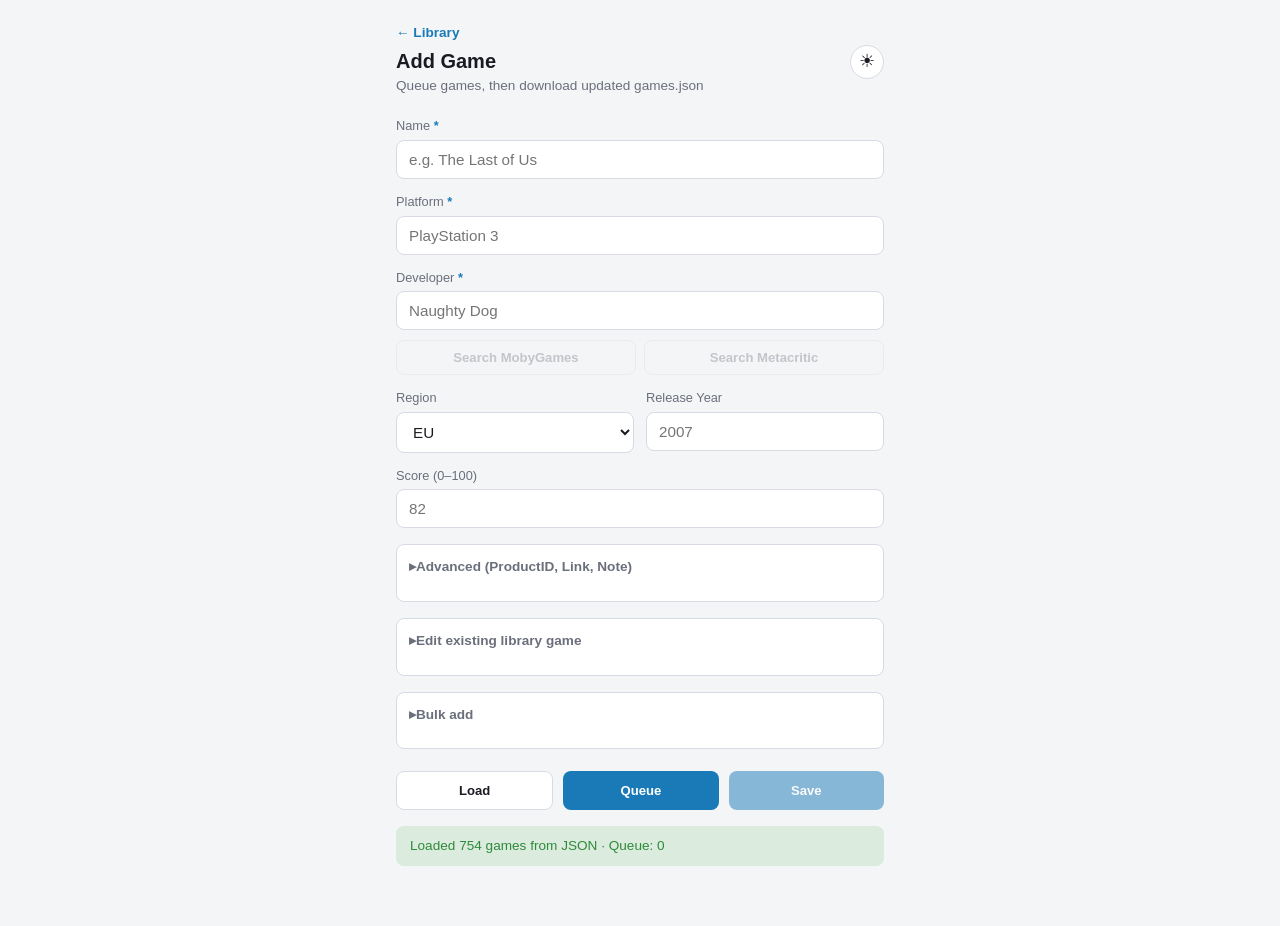
==== add-game.html @ d1187f7c "Add files via upload" ====
<!DOCTYPE html>
<html lang="en">
<head>
  <meta charset="UTF-8" />
  <meta name="viewport" content="width=device-width, initial-scale=1.0" />
  <meta name="theme-color" content="#0f0f13" />
  <title>Add Game – wierucha's Games Library</title>
  <link rel="icon" href="favicon.svg" type="image/svg+xml" />
  <style>
    :root {
      --bg: #0f0f13;
      --surface: #1a1a22;
      --surface-hover: #24242e;
      --border: #2a2a36;
      --text: #f0f0f5;
      --muted: #9a9aab;
      --accent: #66c0f4;
      --ok: #4caf50;
      --err: #e74c3c;
      --header-bg: rgba(15, 15, 19, 0.92);
    }
    [data-theme="light"] {
      --bg: #f4f5f7;
      --surface: #ffffff;
      --surface-hover: #eef0f4;
      --border: #d8dbe3;
      --text: #1a1a22;
      --muted: #6b6f7c;
      --accent: #1a7ab8;
      --ok: #2e8b3a;
      --err: #c0392b;
      --header-bg: rgba(244, 245, 247, 0.92);
    }
    * { box-sizing: border-box; margin: 0; padding: 0; }
    body {
      font-family: -apple-system, BlinkMacSystemFont, 'Segoe UI', Roboto, sans-serif;
      background: var(--bg);
      color: var(--text);
      line-height: 1.45;
      padding: 20px 16px 60px;
      max-width: 520px;
      margin: 0 auto;
    }
    body, input, select, textarea, button, .drop-zone, details.advanced, .status, .queue-item, .lib-result {
      transition: background-color 0.25s ease, color 0.25s ease, border-color 0.25s ease;
    }
    .top-bar {
      display: flex;
      align-items: center;
      justify-content: space-between;
      gap: 12px;
      margin-bottom: 6px;
    }
    h1 { font-size: 1.25rem; }
    .theme-btn {
      width: 34px;
      height: 34px;
      border-radius: 50%;
      border: 1px solid var(--border);
      background: var(--surface);
      color: var(--text);
      font-size: 1.1rem;
      font-weight: 400;
      line-height: 1;
      cursor: pointer;
      flex-shrink: 0;
      display: flex;
      align-items: center;
      justify-content: center;
      padding: 0;
      transition: background-color 0.25s ease, color 0.25s ease, border-color 0.25s ease, transform 0.15s ease;
      -webkit-tap-highlight-color: transparent;
    }
    .theme-btn:hover {
      background: var(--surface-hover);
    }
    .theme-btn:active {
      transform: scale(0.92);
    }
    .sub { color: var(--muted); font-size: 0.85rem; margin-bottom: 8px; }
    .lib-stats {
      font-size: 0.8rem;
      color: var(--muted);
      background: var(--surface);
      border: 1px solid var(--border);
      padding: 6px 12px;
      border-radius: 20px;
      display: inline-block;
      margin-bottom: 18px;
    }
    label {
      display: block;
      font-size: 0.8rem;
      color: var(--muted);
      margin-bottom: 4px;
      margin-top: 14px;
    }
    label .req { color: var(--accent); font-weight: 600; }
    input, select, textarea {
      width: 100%;
      padding: 10px 12px;
      background: var(--surface);
      border: 1px solid var(--border);
      border-radius: 8px;
      color: var(--text);
      font-size: 0.95rem;
      font-family: inherit;
    }
    input:focus, select:focus, textarea:focus {
      outline: none;
      border-color: var(--accent);
    }
    input.invalid, select.invalid {
      border-color: var(--err);
    }
    textarea { resize: vertical; min-height: 60px; }
    .row { display: flex; gap: 12px; }
    .row > * { flex: 1; min-width: 0; }
    .btn-row {
      display: flex;
      gap: 10px;
      margin-top: 22px;
      flex-wrap: wrap;
    }
    .btn-row-main {
      flex-wrap: nowrap;
    }
    .btn-row-main button {
      flex: 1;
      min-width: 0;
      padding: 11px 10px;
      font-size: 0.82rem;
      white-space: nowrap;
    }
    .search-btns {
      display: flex;
      gap: 8px;
      margin-top: 10px;
    }
    .search-btns button {
      flex: 1;
      padding: 9px 12px;
      font-size: 0.82rem;
      background: transparent;
      color: var(--accent);
      border: 1px solid var(--accent);
      border-radius: 8px;
      font-weight: 600;
      cursor: pointer;
    }
    .search-btns button:disabled {
      opacity: 0.35;
      cursor: not-allowed;
      color: var(--muted);
      border-color: var(--border);
    }
    button {
      padding: 11px 18px;
      border-radius: 8px;
      border: none;
      font-size: 0.9rem;
      font-weight: 600;
      cursor: pointer;
      font-family: inherit;
    }
    .btn-primary { background: var(--accent); color: #0f0f13; }
    [data-theme="light"] .btn-primary { color: #fff; }
    .btn-secondary {
      background: var(--surface);
      color: var(--text);
      border: 1px solid var(--border);
    }
    .btn-primary:disabled, .btn-secondary:disabled {
      opacity: 0.5;
      cursor: not-allowed;
    }
    .btn-ghost {
      background: transparent;
      color: var(--muted);
      border: 1px solid var(--border);
      font-size: 0.8rem;
      padding: 8px 12px;
    }
    .status {
      margin-top: 16px;
      padding: 10px 14px;
      border-radius: 8px;
      font-size: 0.85rem;
      display: none;
    }
    .status.ok { display: block; background: rgba(76,175,80,0.15); color: var(--ok); }
    .status.err { display: block; background: rgba(231,76,60,0.15); color: var(--err); }
    .status.info { display: block; background: rgba(102,192,244,0.12); color: var(--accent); }
    .status.warn { display: block; background: rgba(255,193,7,0.15); color: #c49200; }
    .queue {
      margin-top: 28px;
      border-top: 1px solid var(--border);
      padding-top: 20px;
    }
    .queue h2 { font-size: 0.95rem; margin-bottom: 10px; }
    .queue-item {
      display: flex;
      justify-content: space-between;
      align-items: center;
      gap: 8px;
      padding: 10px 0;
      border-bottom: 1px solid var(--border);
      font-size: 0.9rem;
    }
    .queue-item .actions { display: flex; gap: 6px; flex-shrink: 0; }
    .queue-item .actions button {
      padding: 4px 10px;
      font-size: 0.75rem;
      background: transparent;
      border-radius: 6px;
    }
    .queue-item .actions .edit-btn {
      color: var(--accent);
      border: 1px solid var(--accent);
    }
    .queue-item .actions .rm-btn {
      color: var(--err);
      border: 1px solid var(--err);
    }
    .hint { font-size: 0.75rem; color: var(--muted); margin-top: 3px; }
    #regionCustom { display: none; margin-top: 8px; }
    .preview {
      font-size: 0.8rem;
      color: var(--muted);
      margin-top: 6px;
    }
    .preview strong { color: var(--text); }
    details.advanced {
      margin-top: 16px;
      border: 1px solid var(--border);
      border-radius: 8px;
      padding: 0 12px 12px;
      background: var(--surface);
    }
    details.advanced summary {
      cursor: pointer;
      padding: 12px 0;
      font-size: 0.85rem;
      font-weight: 600;
      color: var(--muted);
      list-style: none;
    }
    details.advanced summary::-webkit-details-marker { display: none; }
    details.advanced summary::before {
      content: "▸ ";
      display: inline-block;
      transition: transform 0.15s;
    }
    details.advanced[open] summary::before { transform: rotate(90deg); }
    details.advanced label:first-of-type { margin-top: 4px; }
    .quick-parse {
      margin-bottom: 18px;
      padding: 12px;
      border: 1px dashed var(--border);
      border-radius: 8px;
      background: var(--surface);
    }
    .quick-parse label { margin-top: 0; }
    .quick-parse .btn-row { margin-top: 10px; }
  
    .back-link {
      display: inline-block;
      font-size: 0.85rem;
      color: var(--accent);
      text-decoration: none;
      margin-bottom: 4px;
      font-weight: 600;
    }
    .back-link:hover { text-decoration: underline; }
    .queue-actions { display: flex; gap: 6px; align-items: center; }
    .queue-header {
      display: flex;
      align-items: center;
      justify-content: space-between;
      gap: 12px;
      margin-bottom: 10px;
    }
    .queue-header h2 { margin-bottom: 0; }
    .drop-zone {
      position: relative;
      border: 1px dashed var(--border);
      border-radius: 8px;
      padding: 20px 12px;
      text-align: center;
      color: var(--muted);
      font-size: 0.85rem;
      background: var(--bg);
      cursor: pointer;
    }
    .drop-zone.dragover {
      border-color: var(--accent);
      color: var(--accent);
      background: rgba(102,192,244,0.08);
    }
    .drop-zone input[type="file"] {
      position: absolute;
      inset: 0;
      opacity: 0;
      cursor: pointer;
    }
    .lib-results {
      margin-top: 8px;
      max-height: 180px;
      overflow-y: auto;
      border-radius: 8px;
    }
    .lib-result {
      display: block;
      width: 100%;
      text-align: left;
      padding: 8px 10px;
      border: none;
      border-bottom: 1px solid var(--border);
      background: var(--surface);
      color: var(--text);
      font-size: 0.85rem;
      cursor: pointer;
    }
    .lib-result:hover { background: var(--surface-hover); }
    .lib-result small { color: var(--muted); }
    .btn-ghost {
      background: transparent;
      color: var(--muted);
      border: 1px solid var(--border);
      font-size: 0.8rem;
      padding: 8px 12px;
      border-radius: 8px;
      cursor: pointer;
      font-weight: 600;
    }

  
    .toast-host {
      position: fixed;
      left: 50%;
      bottom: 24px;
      transform: translateX(-50%);
      z-index: 100;
      display: flex;
      flex-direction: column;
      gap: 8px;
      width: min(420px, calc(100% - 24px));
      pointer-events: none;
    }
    .toast {
      padding: 10px 14px;
      border-radius: 10px;
      font-size: 0.85rem;
      font-weight: 500;
      box-shadow: 0 8px 24px rgba(0,0,0,0.25);
      opacity: 0;
      transform: translateY(8px);
      transition: opacity 0.2s ease, transform 0.2s ease;
    }
    .toast.show {
      opacity: 1;
      transform: translateY(0);
    }
    .toast.ok { background: #1e3a24; color: #9be29b; }
    .toast.err { background: #3a1e1e; color: #f0a0a0; }
    .toast.info { background: #1a2a3a; color: #9ec9f0; }
    .toast.warn { background: #3a3218; color: #f0d78c; }
    [data-theme="light"] .toast.ok { background: #e5f5e8; color: #1d6b2c; }
    [data-theme="light"] .toast.err { background: #fdecea; color: #a12828; }
    [data-theme="light"] .toast.info { background: #e8f2fb; color: #155a8a; }
    [data-theme="light"] .toast.warn { background: #fff6e0; color: #8a6a00; }
  </style>
</head>
<body>
  <div class="top-bar">
    <div>
      <a href="index.html" class="back-link">← Library</a>
      <h1>Add Game</h1>
      <p class="sub">Queue games, then download updated games.json</p>
    </div>
    <button type="button" id="themeToggle" class="theme-btn" aria-label="Toggle theme" title="Toggle theme">☾</button>
  </div>

  <form id="form">
    <label for="name">Name <span class="req">*</span></label>
    <input id="name" required placeholder="e.g. The Last of Us" />

    <label for="platform">Platform <span class="req">*</span></label>
    <input id="platform" list="platformList" required placeholder="PlayStation 3" />
    <datalist id="platformList"></datalist>

    <label for="developer">Developer <span class="req">*</span></label>
    <input id="developer" required placeholder="Naughty Dog" />

    <div class="search-btns">
      <button type="button" id="mobyBtn" disabled>Search MobyGames</button>
      <button type="button" id="metaBtn" disabled>Search Metacritic</button>
    </div>

    <div class="row">
      <div>
        <label for="regionSelect">Region</label>
        <select id="regionSelect">
          <option value="EU">EU</option>
          <option value="NA">NA</option>
          <option value="JP">JP</option>
          <option value="ASIA">ASIA</option>
          <option value="WW">WW</option>
          <option value="__custom">Other (write in)…</option>
        </select>
        <input id="regionCustom" placeholder="e.g. DE, FR, UK, PAL…" />
      </div>
      <div>
        <label for="year">Release Year</label>
        <input id="year" type="text" inputmode="numeric" pattern="[0-9]*" maxlength="4" placeholder="2007" autocomplete="off" />
      </div>
    </div>

    <label for="score">Score (0–100)</label>
    <input id="score" type="text" inputmode="decimal" pattern="[0-9.]*%?" maxlength="6" placeholder="82" autocomplete="off" />
    <p class="preview" id="scorePreview"></p>

    <details class="advanced">
      <summary>Advanced (ProductID, Link, Note)</summary>
      <label for="productId">ProductID / Serial</label>
      <input id="productId" placeholder="BCES-00006" />
      <p class="hint">PlayStation serials auto-set region (SLES→EU, SLUS→NA, SLPS→JP…)</p>

      <label for="link">Link (MobyGames / Steam / etc.)</label>
      <input id="link" type="url" placeholder="https://www.mobygames.com/game/..." />

      <label for="note">Note</label>
      <input id="note" placeholder="CIB, missing manual…" />
    </details>

    <details class="advanced">
      <summary>Edit existing library game</summary>
      <label for="libSearch">Search loaded library</label>
      <input id="libSearch" placeholder="Type a game name…" autocomplete="off" />
      <div id="libResults" class="lib-results"></div>
      <p class="hint">Pick a game to load it into the form, edit, then submit to update the library</p>
    </details>

    <details class="advanced">
      <summary>Bulk add</summary>
      <label for="parseLine">From line</label>
      <input id="parseLine" placeholder="Name | Platform | Serial | URL" />
      <p class="hint">Pipe-separated — fills the form so you can review</p>
      <div class="btn-row" style="margin-top:10px">
        <button type="button" id="parseBtn" class="btn-secondary">Parse into form</button>
      </div>

      <label style="margin-top:16px">From CSV / Excel</label>
      <div id="dropZone" class="drop-zone">
        <input id="importFile" type="file" accept=".csv,.xlsx,.xls,text/csv,application/vnd.openxmlformats-officedocument.spreadsheetml.sheet" />
        <p>Drop a file here or click to browse</p>
      </div>
      <p class="hint">Columns: Name, Platform, Developer (required). Optional: Region, Release Year, Score, Link, ProductID, Note</p>
      <div class="btn-row" style="margin-top:10px">
        <button type="button" id="importBtn" class="btn-secondary">Import file into queue</button>
        <button type="button" id="templateBtn" class="btn-ghost">CSV template</button>
      </div>
    </details>

    <div class="btn-row btn-row-main">
      <button type="button" id="loadBtn" class="btn-secondary">Load</button>
      <button type="submit" class="btn-primary" id="submitBtn">Queue</button>
      <button type="button" id="downloadBtn" class="btn-primary" disabled>Save</button>
    </div>
  </form>

  <div id="status" class="status"></div>
  <div class="toast-host" id="toastHost"></div>

  <div class="queue" id="queueSection" hidden>
    <div class="queue-header">
      <h2>Queued games (<span id="queueCount">0</span>)</h2>
      <div class="queue-actions">
        <button type="button" id="undoBtn" class="btn-ghost" disabled title="Undo last queue change">Undo</button>
        <button type="button" id="clearQueueBtn" class="btn-ghost" title="Clear entire queue">Clear</button>
      </div>
    </div>
    <div id="queueList"></div>
  </div>

  <script src="https://cdn.sheetjs.com/xlsx-0.20.3/package/dist/xlsx.full.min.js"></script>
  <script>
    let baseGames = [];
    let queue = [];
    let knownPlatforms = [];
    let editingIndex = null; // index in queue when editing
    let editingLibraryIndex = null; // index in baseGames when editing library record
    let undoStack = []; // snapshots of queue for undo
    let libraryDirty = false;
    let lastPlatform = "";
    let lastRegionSelect = "EU";
    let lastRegionCustom = "";

    const $ = (id) => document.getElementById(id);
    const form = $("form");
    const status = $("status");
    const queueSection = $("queueSection");
    const queueList = $("queueList");
    const queueCount = $("queueCount");
    const downloadBtn = $("downloadBtn");
    const platformList = $("platformList");
    const mobyBtn = $("mobyBtn");
    const metaBtn = $("metaBtn");
    const regionSelect = $("regionSelect");
    const regionCustom = $("regionCustom");
    const submitBtn = $("submitBtn");
    const scorePreview = $("scorePreview");
    const themeBtn = $("themeToggle");

    const CANONICAL_PLATFORMS = [
      "PlayStation 1", "PlayStation 2", "PlayStation 3", "PlayStation 4", "PlayStation 5",
      "PSP", "PS Vita",
      "Nintendo DS", "Nintendo 3DS", "Nintendo Switch",
      "NES", "Famiclone", "Sega Master System", "Commodore 64",
      "Wii", "Wii U",
      "Xbox", "Xbox 360", "Xbox One", "Xbox Series X|S",
      "PC (Physical)", "PC (Steam)"
    ];

    const PLATFORM_ALIASES = {
      "ps1": "PlayStation 1", "psx": "PlayStation 1", "playstation": "PlayStation 1",
      "playstation 1": "PlayStation 1", "playstation1": "PlayStation 1",
      "ps2": "PlayStation 2", "playstation 2": "PlayStation 2", "playstation2": "PlayStation 2",
      "ps3": "PlayStation 3", "playstation 3": "PlayStation 3", "playstation3": "PlayStation 3",
      "ps4": "PlayStation 4", "playstation 4": "PlayStation 4", "playstation4": "PlayStation 4",
      "ps5": "PlayStation 5", "playstation 5": "PlayStation 5", "playstation5": "PlayStation 5",
      "psp": "PSP",
      "vita": "PS Vita", "ps vita": "PS Vita", "psvita": "PS Vita",
      "ds": "Nintendo DS", "nintendo ds": "Nintendo DS",
      "3ds": "Nintendo 3DS", "nintendo 3ds": "Nintendo 3DS",
      "switch": "Nintendo Switch", "nintendo switch": "Nintendo Switch",
      "nes": "NES", "famicom": "NES",
      "famiclone": "Famiclone",
      "sms": "Sega Master System", "master system": "Sega Master System", "sega master system": "Sega Master System",
      "c64": "Commodore 64", "commodore 64": "Commodore 64", "commodore64": "Commodore 64",
      "wii": "Wii", "wii u": "Wii U", "wiiu": "Wii U",
      "xbox": "Xbox", "xbox 360": "Xbox 360", "xbox360": "Xbox 360",
      "xbox one": "Xbox One", "xboxone": "Xbox One",
      "xbox series": "Xbox Series X|S", "xbox series x": "Xbox Series X|S", "xbox series s": "Xbox Series X|S",
      "pc": "PC (Physical)", "pc physical": "PC (Physical)", "pc (physical)": "PC (Physical)",
      "steam": "PC (Steam)", "pc steam": "PC (Steam)", "pc (steam)": "PC (Steam)"
    };

    const METACRITIC_PLATFORM = {
      "PlayStation 1": "playstation",
      "PlayStation 2": "playstation-2",
      "PlayStation 3": "playstation-3",
      "PlayStation 4": "playstation-4",
      "PlayStation 5": "playstation-5",
      "PSP": "psp",
      "PS Vita": "ps-vita",
      "Nintendo DS": "ds",
      "Nintendo 3DS": "3ds",
      "Nintendo Switch": "switch",
      "NES": "nes",
      "Famiclone": "nes",
      "Sega Master System": "sega-master-system",
      "Xbox": "xbox",
      "Xbox 360": "xbox-360",
      "Xbox One": "xbox-one",
      "Xbox Series X|S": "xbox-series-x",
      "PC (Physical)": "pc",
      "PC (Steam)": "pc",
      "Wii": "wii",
      "Wii U": "wii-u"
    };

    // Serial prefix → region
    const SERIAL_REGION = [
      [/^SLES/i, "EU"], [/^SCES/i, "EU"], [/^SLED/i, "EU"], [/^SCED/i, "EU"],
      [/^ULES/i, "EU"], [/^UCES/i, "EU"],
      [/^SLUS/i, "NA"], [/^SCUS/i, "NA"], [/^ULUS/i, "NA"], [/^UCUS/i, "NA"],
      [/^SLPS/i, "JP"], [/^SLPM/i, "JP"], [/^SCPS/i, "JP"], [/^UCJS/i, "JP"],
      [/^BCES/i, "EU"], [/^BLES/i, "EU"], [/^BLUS/i, "NA"], [/^BLJM/i, "JP"],
      [/^NTR-.*-EUR/i, "EU"], [/^NTR-.*-USA/i, "NA"], [/^NTR-.*-JPN/i, "JP"],
      [/^LA-H-.*-EUR/i, "EU"], [/^LA-H-.*-USA/i, "NA"], [/^LA-H-.*-JPN/i, "JP"]
    ];

    function normalizePlatform(raw) {
      if (!raw) return raw;
      const trimmed = raw.trim();
      const lower = trimmed.toLowerCase();
      const exact = CANONICAL_PLATFORMS.find(p => p.toLowerCase() === lower);
      if (exact) return exact;
      if (PLATFORM_ALIASES[lower]) return PLATFORM_ALIASES[lower];
      const fromData = knownPlatforms.find(p => p.toLowerCase() === lower);
      if (fromData) return fromData;
      for (const p of CANONICAL_PLATFORMS) {
        if (p.toLowerCase().includes(lower) || lower.includes(p.toLowerCase())) return p;
      }
      return trimmed;
    }

    function normalizeSearch(s) {
      return String(s || "")
        .toLowerCase()
        .normalize("NFD")
        .replace(/[\u0300-\u036f]/g, "")
        .replace(/[^a-z0-9\s]/g, " ")
        .replace(/\s+/g, " ")
        .trim();
    }

    function summaryFromScore(score) {
      if (!score || score <= 0) return "No user reviews";
      if (score >= 90) return "Overwhelmingly Positive";
      if (score >= 80) return "Very Positive";
      if (score >= 70) return "Mostly Positive";
      if (score >= 50) return "Mixed";
      return "Mostly Negative";
    }

    function showStatus(msg, type = "ok") {
      // Toast (non-layout-shifting) for quick feedback
      const host = $("toastHost");
      if (host) {
        const el = document.createElement("div");
        el.className = "toast " + type;
        el.textContent = msg;
        host.appendChild(el);
        requestAnimationFrame(() => el.classList.add("show"));
        setTimeout(() => {
          el.classList.remove("show");
          setTimeout(() => el.remove(), 200);
        }, 2600);
      }
    }

    function showBanner(msg, type = "ok") {
      // Persistent green/red bar under the buttons
      if (!status) return;
      status.hidden = false;
      status.textContent = msg;
      status.className = "status " + type;
    }

    function updateSaveEnabled() {
      downloadBtn.disabled = !(queue.length > 0 || libraryDirty);
    }

    function getRegion() {
      if (regionSelect.value === "__custom") return regionCustom.value.trim() || "WW";
      return regionSelect.value;
    }

    function setRegion(code) {
      const opts = ["EU", "NA", "JP", "ASIA", "WW"];
      if (opts.includes(code)) {
        regionSelect.value = code;
        regionCustom.style.display = "none";
        regionCustom.value = "";
      } else {
        regionSelect.value = "__custom";
        regionCustom.style.display = "block";
        regionCustom.value = code;
      }
    }

    function updateScorePreview() {
      const score = parseFloat($("score").value);
      if (!score && score !== 0) {
        scorePreview.textContent = "";
        return;
      }
      scorePreview.innerHTML = `Review summary: <strong>${summaryFromScore(score)}</strong>`;
    }

    function updateSearchBtns() {
      const name = $("name").value.trim();
      const platform = $("platform").value.trim();
      mobyBtn.disabled = !name;
      metaBtn.disabled = !(name && platform);
    }

    function clearInvalid() {
      ["name", "platform", "developer"].forEach(id => $(id).classList.remove("invalid"));
    }

    regionSelect.onchange = () => {
      regionCustom.style.display = regionSelect.value === "__custom" ? "block" : "none";
      if (regionSelect.value === "__custom") regionCustom.focus();
    };

    $("name").addEventListener("input", updateSearchBtns);
    $("platform").addEventListener("input", updateSearchBtns);
    $("year").addEventListener("input", () => {
      const el = $("year");
      el.value = el.value.replace(/[^0-9]/g, "").slice(0, 4);
    });
    $("score").addEventListener("input", () => {
      const el = $("score");
      // Allow digits, one decimal point, and optional %
      let v = el.value.replace(/[^0-9.%]/g, "");
      const hasPct = v.includes("%");
      v = v.replace(/%/g, "");
      const parts = v.split(".");
      if (parts.length > 2) v = parts[0] + "." + parts.slice(1).join("");
      if (hasPct) v += "%";
      el.value = v;
      updateScorePreview();
    });

    // Auto region from ProductID
    $("productId").addEventListener("input", () => {
      const serial = $("productId").value.trim();
      if (!serial) return;
      for (const [re, region] of SERIAL_REGION) {
        if (re.test(serial)) {
          setRegion(region);
          break;
        }
      }
    });

    // Theme
    function applyTheme(theme) {
      document.documentElement.setAttribute("data-theme", theme);
      themeBtn.textContent = theme === "light" ? "☀" : "☾";
      const meta = document.querySelector('meta[name="theme-color"]');
      if (meta) meta.content = theme === "light" ? "#f4f5f7" : "#0f0f13";
      localStorage.setItem("theme", theme);
    }
    function initTheme() {
      const saved = localStorage.getItem("theme");
      const prefersLight = window.matchMedia("(prefers-color-scheme: light)").matches;
      applyTheme(saved || (prefersLight ? "light" : "dark"));
    }
    themeBtn.onclick = () => {
      const cur = document.documentElement.getAttribute("data-theme") || "dark";
      applyTheme(cur === "dark" ? "light" : "dark");
    };

    mobyBtn.onclick = () => {
      const name = $("name").value.trim();
      if (!name) return;
      window.open(`https://www.mobygames.com/search/?q=${encodeURIComponent(name)}&type=game`, "_blank");
    };

    metaBtn.onclick = () => {
      const name = $("name").value.trim();
      const platform = normalizePlatform($("platform").value.trim());
      if (!name || !platform) return;
      const mc = METACRITIC_PLATFORM[platform] || "";
      let url = `https://www.metacritic.com/search/${encodeURIComponent(name)}/?page=1&category=13`;
      if (mc) url += `&platform=${encodeURIComponent(mc)}`;
      window.open(url, "_blank");
    };

    // Quick parse
    $("parseBtn").onclick = () => {
      const line = $("parseLine").value.trim();
      if (!line) return;
      const parts = line.split("|").map(s => s.trim());
      if (parts[0]) $("name").value = parts[0];
      if (parts[1]) $("platform").value = parts[1];
      if (parts[2]) {
        $("productId").value = parts[2];
        // trigger region detect
        $("productId").dispatchEvent(new Event("input"));
        document.querySelector("details.advanced").open = true;
      }
      if (parts[3]) {
        $("link").value = parts[3];
        document.querySelector("details.advanced").open = true;
      }
      updateSearchBtns();
      showStatus("Parsed into form — fill the rest and add to queue", "info");
    };


    function normalizeHeader(h) {
      return String(h || "").trim().toLowerCase().replace(/[_\s]+/g, " ");
    }

    function rowToGame(row, headers) {
      const map = {};
      headers.forEach((h, i) => {
        map[normalizeHeader(h)] = row[i] != null ? String(row[i]).trim() : "";
      });

      const get = (...keys) => {
        for (const k of keys) {
          if (map[k] !== undefined && map[k] !== "") return map[k];
        }
        return "";
      };

      const name = get("name", "title", "game");
      const platform = normalizePlatform(get("platform", "system"));
      const developer = get("developer", "dev", "publisher");
      if (!name || !platform || !developer) return null;

      const score = parseFloat(get("score", "metascore", "rating")) || 0;
      const year = parseInt(get("release year", "year", "release"), 10) || 0;
      let region = get("region") || "WW";
      const productId = get("productid", "product id", "serial", "titleid", "appid");
      if (productId && (!region || region === "WW")) {
        for (const [re, r] of SERIAL_REGION) {
          if (re.test(productId)) { region = r; break; }
        }
      }

      const game = {
        Name: name,
        Platform: platform,
        Region: region,
        "Release Year": year,
        Score: score,
        "Review Summary": summaryFromScore(score),
        Developer: developer,
        Link: get("link", "url", "mobygames"),
        ProductID: productId
      };
      const note = get("note", "notes", "comment");
      if (note) game.Note = note;
      return game;
    }

    function parseCSVText(text) {
      // Simple CSV parser supporting quoted fields
      const rows = [];
      let row = [];
      let cur = "";
      let inQuotes = false;
      for (let i = 0; i < text.length; i++) {
        const c = text[i];
        const n = text[i + 1];
        if (inQuotes) {
          if (c === '"' && n === '"') { cur += '"'; i++; }
          else if (c === '"') inQuotes = false;
          else cur += c;
        } else {
          if (c === '"') inQuotes = true;
          else if (c === ",") { row.push(cur); cur = ""; }
          else if (c === "\n" || c === "\r") {
            if (c === "\r" && n === "\n") i++;
            row.push(cur);
            if (row.some(cell => cell.trim() !== "")) rows.push(row);
            row = [];
            cur = "";
          } else cur += c;
        }
      }
      if (cur.length || row.length) {
        row.push(cur);
        if (row.some(cell => cell.trim() !== "")) rows.push(row);
      }
      return rows;
    }

    $("importBtn").onclick = async () => {
      const fileInput = $("importFile");
      const file = fileInput.files && fileInput.files[0];
      if (!file) {
        showStatus("Choose a CSV or Excel file first", "err");
        return;
      }

      try {
        let rows;
        const name = file.name.toLowerCase();
        if (name.endsWith(".xlsx") || name.endsWith(".xls")) {
          if (typeof XLSX === "undefined") {
            showStatus("Excel library failed to load — try CSV instead", "err");
            return;
          }
          const data = await file.arrayBuffer();
          const wb = XLSX.read(data, { type: "array" });
          const sheet = wb.Sheets[wb.SheetNames[0]];
          rows = XLSX.utils.sheet_to_json(sheet, { header: 1, defval: "" });
        } else {
          const text = await file.text();
          rows = parseCSVText(text);
        }

        if (!rows || rows.length < 2) {
          showStatus("File has no data rows", "err");
          return;
        }

        const headers = rows[0];
        let added = 0;
        let skipped = 0;
        let dupes = 0;
        const toAdd = [];

        for (let i = 1; i < rows.length; i++) {
          const game = rowToGame(rows[i], headers);
          if (!game) { skipped++; continue; }
          if (isDuplicate(game)) { dupes++; continue; }
          toAdd.push(game);
          added++;
        }
        if (toAdd.length) {
          pushUndo();
          queue.push(...toAdd);
        }

        renderQueue();
        fileInput.value = "";
        let msg = `Imported ${added} game(s) into queue`;
        if (dupes) msg += ` · ${dupes} duplicate(s) skipped`;
        if (skipped) msg += ` · ${skipped} row(s) skipped (missing Name/Platform/Developer)`;
        showStatus(msg, added ? "ok" : "warn");
      } catch (e) {
        console.error(e);
        showStatus("Could not read file", "err");
      }
    };



    function pushUndo() {
      undoStack.push(JSON.parse(JSON.stringify(queue)));
      if (undoStack.length > 20) undoStack.shift();
      const ub = $("undoBtn");
      if (ub) ub.disabled = undoStack.length === 0;
    }

    function undoLast() {
      if (!undoStack.length) return;
      queue = undoStack.pop();
      cancelEdit();
      renderQueue();
      const ub = $("undoBtn");
      if (ub) ub.disabled = undoStack.length === 0;
      showStatus("Undid last queue change", "info");
    }

    function isDuplicate(game) {
      const name = (game.Name || "").toLowerCase();
      const plat = (game.Platform || "").toLowerCase();
      const pid = (game.ProductID || "").toLowerCase();

      const inBase = baseGames.some((g, i) => {
        if (editingLibraryIndex !== null && i === editingLibraryIndex) return false;
        if (pid && g.ProductID && g.ProductID.toLowerCase() === pid) return true;
        return (g.Name || "").toLowerCase() === name && (g.Platform || "").toLowerCase() === plat;
      });
      const inQueue = queue.some((g, i) => {
        if (editingIndex !== null && i === editingIndex) return false;
        if (pid && g.ProductID && g.ProductID.toLowerCase() === pid) return true;
        return (g.Name || "").toLowerCase() === name && (g.Platform || "").toLowerCase() === plat;
      });
      return inBase || inQueue;
    }

    function renderQueue() {
      queueCount.textContent = queue.length;
      queueSection.hidden = queue.length === 0;
      updateSaveEnabled();
      updateLibInfo();
      queueList.innerHTML = queue.map((g, i) => `
        <div class="queue-item">
          <span>${escapeHtml(g.Name)} <small style="color:var(--muted)">(${escapeHtml(g.Platform)})</small></span>
          <div class="actions">
            <button type="button" class="edit-btn" data-i="${i}">Edit</button>
            <button type="button" class="rm-btn" data-i="${i}">Remove</button>
          </div>
        </div>
      `).join("");
      queueList.querySelectorAll(".rm-btn").forEach(btn => {
        btn.onclick = () => {
          pushUndo();
          queue.splice(+btn.dataset.i, 1);
          if (editingIndex === +btn.dataset.i) cancelEdit();
          else if (editingIndex !== null && editingIndex > +btn.dataset.i) editingIndex--;
          renderQueue();
        };
      });
      queueList.querySelectorAll(".edit-btn").forEach(btn => {
        btn.onclick = () => loadIntoForm(+btn.dataset.i);
      });
    }

    function escapeHtml(s) {
      return String(s || "")
        .replace(/&/g, "&amp;")
        .replace(/</g, "&lt;")
        .replace(/>/g, "&gt;")
        .replace(/"/g, "&quot;");
    }

    function fillFormFromGame(g) {
      $("name").value = g.Name || "";
      $("platform").value = g.Platform || "";
      $("developer").value = g.Developer || "";
      $("year").value = g["Release Year"] || "";
      $("score").value = g.Score || "";
      $("note").value = g.Note || "";
      $("productId").value = g.ProductID || "";
      $("link").value = g.Link || "";
      setRegion(g.Region || "WW");
      if (g.ProductID || g.Link || g.Note) {
        document.querySelectorAll("details.advanced").forEach(d => {
          if (d.querySelector("#productId") || d.querySelector("#note")) d.open = true;
        });
      }
      updateSearchBtns();
      updateScorePreview();
    }

    function loadIntoForm(i) {
      const g = queue[i];
      if (!g) return;
      editingLibraryIndex = null;
      editingIndex = i;
      fillFormFromGame(g);
      submitBtn.textContent = "Update";
      showStatus("Editing \"" + g.Name + "\" in queue — submit to save", "info");
      $("name").focus();
    }

    function loadLibraryIntoForm(i) {
      const g = baseGames[i];
      if (!g) return;
      editingIndex = null;
      editingLibraryIndex = i;
      fillFormFromGame(g);
      submitBtn.textContent = "Update";
      showStatus("Editing library game \"" + g.Name + "\" — submit to update, then Save", "info");
      $("name").focus();
      const lr = $("libResults");
      const ls = $("libSearch");
      if (lr) lr.innerHTML = "";
      if (ls) ls.value = "";
    }

    function cancelEdit() {
      editingIndex = null;
      editingLibraryIndex = null;
      submitBtn.textContent = "Queue";
    }


    function populatePlatforms() {
      knownPlatforms = [...new Set([
        ...CANONICAL_PLATFORMS,
        ...baseGames.map(g => g.Platform).filter(Boolean)
      ])].sort();
      platformList.innerHTML = knownPlatforms.map(p => `<option value="${p}">`).join("");
    }

    $("loadBtn").onclick = async () => {
      try {
        const res = await fetch("games.json");
        if (res.ok) {
          baseGames = await res.json();
          populatePlatforms();
          libraryDirty = false;
          updateSaveEnabled();
          showBanner("Loaded " + baseGames.length + " games from JSON · Queue: " + queue.length);
          return;
        }
      } catch (_) {}

      const input = document.createElement("input");
      input.type = "file";
      input.accept = ".json,application/json";
      input.onchange = async () => {
        const file = input.files[0];
        if (!file) return;
        try {
          baseGames = JSON.parse(await file.text());
          populatePlatforms();
          libraryDirty = false;
          updateSaveEnabled();
          showBanner("Loaded " + baseGames.length + " games from " + file.name + " · Queue: " + queue.length);
        } catch (e) {
          showStatus("Could not parse JSON file", "err");
        }
      };
      input.click();
    };

    form.onsubmit = (e) => {
      e.preventDefault();
      clearInvalid();

      const name = $("name").value.trim();
      const rawPlatform = $("platform").value.trim();
      const developer = $("developer").value.trim();
      let valid = true;
      if (!name) { $("name").classList.add("invalid"); valid = false; }
      if (!rawPlatform) { $("platform").classList.add("invalid"); valid = false; }
      if (!developer) { $("developer").classList.add("invalid"); valid = false; }
      if (!valid) {
        showStatus("Name, Platform, and Developer are required", "err");
        return;
      }

      const platform = normalizePlatform(rawPlatform);
      if (platform !== rawPlatform) $("platform").value = platform;

      const score = parseFloat($("score").value) || 0;
      const year = parseInt($("year").value, 10) || 0;

      const game = {
        Name: name,
        Platform: platform,
        Region: getRegion(),
        "Release Year": year,
        Score: score,
        "Review Summary": summaryFromScore(score),
        Developer: developer,
        Link: $("link").value.trim(),
        ProductID: $("productId").value.trim(),
        Note: $("note").value.trim()
      };

      // Drop empty Note to keep JSON clean
      if (!game.Note) delete game.Note;

            const skipDupCheck = editingIndex !== null || editingLibraryIndex !== null;
      if (!skipDupCheck && isDuplicate(game)) {
        const ok = confirm("Possible duplicate:\n\"" + game.Name + "\" (" + game.Platform + ")\n\nAdd/update anyway?");
        if (!ok) {
          showStatus("Skipped — possible duplicate", "warn");
          return;
        }
      }

      lastPlatform = platform;
      lastRegionSelect = regionSelect.value;
      lastRegionCustom = regionCustom.value;

      if (editingLibraryIndex !== null) {
        baseGames[editingLibraryIndex] = game;
        libraryDirty = true;
        showStatus("Updated library game \"" + game.Name + "\" — use Save to download");
        cancelEdit();
      } else if (editingIndex !== null) {
        pushUndo();
        queue[editingIndex] = game;
        showStatus("Updated \"" + game.Name + "\" in queue");
        cancelEdit();
      } else {
        pushUndo();
        queue.push(game);
        showStatus("Queued \"" + game.Name + "\"");
      }

      renderQueue();

      // Remember required fields + region for next entry
      const plat = $("platform").value;
      const dev = $("developer").value;
      const regSel = regionSelect.value;
      const regCust = regionCustom.value;
      try {
        localStorage.setItem("addGame_platform", plat);
        localStorage.setItem("addGame_developer", dev);
        localStorage.setItem("addGame_regionSelect", regSel);
        localStorage.setItem("addGame_regionCustom", regCust);
      } catch (_) {}

      form.reset();
      $("platform").value = plat;
      $("developer").value = dev;
      regionSelect.value = regSel;
      regionCustom.value = regCust;
      regionCustom.style.display = regSel === "__custom" ? "block" : "none";
      scorePreview.textContent = "";
      updateSearchBtns();
      $("name").focus();
    };

    function downloadJSON(data, filename) {
      const blob = new Blob([JSON.stringify(data)], { type: "application/json" });
      const a = document.createElement("a");
      a.href = URL.createObjectURL(blob);
      a.download = filename;
      a.click();
      URL.revokeObjectURL(a.href);
    }

    downloadBtn.onclick = () => {
      if (baseGames.length === 0 && queue.length === 0) {
        showStatus("Load games.json first (or queue at least one game)", "err");
        return;
      }
      if (queue.length >= 5) {
        if (!confirm("You are about to merge " + queue.length + " queued games into the library (" + baseGames.length + " existing).\n\nContinue?")) {
          return;
        }
      }
      if (baseGames.length > 0) {
        const ts = new Date().toISOString().slice(0, 19).replace(/[:T]/g, "-");
        downloadJSON(baseGames, `games.backup-${ts}.json`);
      }
      const combined = [...baseGames, ...queue];
      setTimeout(() => {
        downloadJSON(combined, "games.json");
        libraryDirty = false;
        // After save, treat downloaded file as new baseline
        baseGames = combined;
        queue = [];
        undoStack = [];
        const ub = $("undoBtn");
        if (ub) ub.disabled = true;
        renderQueue();
        showStatus("Backup saved + downloaded games.json (" + combined.length + " games)");
        updateSaveEnabled();
      }, 400);
    };

    const undoBtnEl = $("undoBtn");
    if (undoBtnEl) undoBtnEl.onclick = undoLast;

    const clearQueueBtn = $("clearQueueBtn");
    if (clearQueueBtn) {
      clearQueueBtn.onclick = () => {
        if (!queue.length) return;
        if (!confirm("Clear all " + queue.length + " queued game(s)?")) return;
        pushUndo();
        queue = [];
        cancelEdit();
        renderQueue();
        showStatus("Queue cleared", "info");
      };
    }

    $("templateBtn").onclick = () => {
      const headers = "Name,Platform,Region,Release Year,Score,Developer,Link,ProductID,Note\n";
      const example = "Example Game,PlayStation 3,EU,2007,82,Example Studio,https://www.mobygames.com/game/123,BCES-00006,CIB\n";
      const blob = new Blob([headers + example], { type: "text/csv;charset=utf-8;" });
      const a = document.createElement("a");
      a.href = URL.createObjectURL(blob);
      a.download = "games-import-template.csv";
      a.click();
      URL.revokeObjectURL(a.href);
    };

    const dropZone = $("dropZone");
    const importFile = $("importFile");
    if (dropZone && importFile) {
      ["dragenter", "dragover"].forEach(ev => {
        dropZone.addEventListener(ev, e => { e.preventDefault(); dropZone.classList.add("dragover"); });
      });
      ["dragleave", "drop"].forEach(ev => {
        dropZone.addEventListener(ev, e => { e.preventDefault(); dropZone.classList.remove("dragover"); });
      });
      dropZone.addEventListener("drop", e => {
        const f = e.dataTransfer.files[0];
        if (f) {
          const dt = new DataTransfer();
          dt.items.add(f);
          importFile.files = dt.files;
          showStatus("File ready: " + f.name + " — click Import", "info");
        }
      });
    }

    const libSearch = $("libSearch");
    const libResults = $("libResults");
    if (libSearch && libResults) {
      libSearch.addEventListener("input", () => {
        const q = normalizeSearch(libSearch.value);
        libResults.innerHTML = "";
        if (q.length < 2 || !baseGames.length) return;
        const hits = [];
        for (let i = 0; i < baseGames.length && hits.length < 15; i++) {
          const g = baseGames[i];
          const name = normalizeSearch(g.Name);
          const note = normalizeSearch(g.Note);
          const dev = normalizeSearch(g.Developer);
          if (name.includes(q) || note.includes(q) || dev.includes(q)) hits.push({ i, g });
        }
        libResults.innerHTML = hits.map(({ i, g }) =>
          `<button type="button" class="lib-result" data-i="${i}">${escapeHtml(g.Name)} <small>(${escapeHtml(g.Platform || "")}${g.Note ? " · " + escapeHtml(g.Note) : ""})</small></button>`
        ).join("") || `<div class="hint" style="padding:8px">No matches</div>`;
        libResults.querySelectorAll(".lib-result").forEach(btn => {
          btn.onclick = () => loadLibraryIntoForm(+btn.dataset.i);
        });
      });
    }

    initTheme();
    populatePlatforms();
    // Restore last platform / developer / region
    try {
      const rp = localStorage.getItem("addGame_platform");
      const rd = localStorage.getItem("addGame_developer");
      const rs = localStorage.getItem("addGame_regionSelect");
      const rc = localStorage.getItem("addGame_regionCustom");
      if (rp) $("platform").value = rp;
      if (rd) $("developer").value = rd;
      if (rs) {
        regionSelect.value = rs;
        if (rs === "__custom") {
          regionCustom.style.display = "block";
          regionCustom.value = rc || "";
        }
      }
      updateSearchBtns();
    } catch (_) {}

    $("loadBtn").click();
  </script>
  <script>
    if ("serviceWorker" in navigator) {
      navigator.serviceWorker.register("sw.js").catch(() => {});
    }
  </script>
</body>
</html>
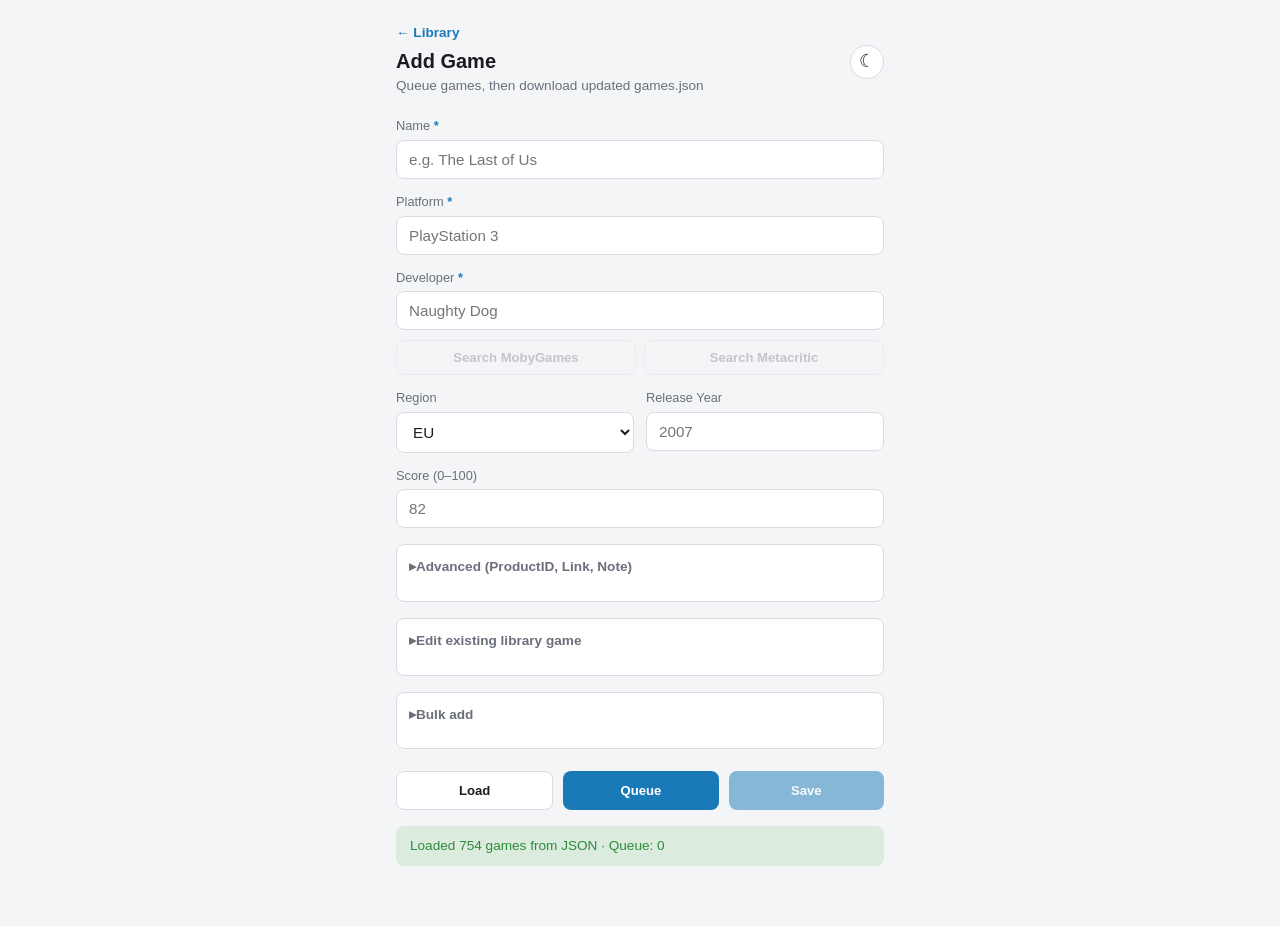
==== commit 61d0cc8a: "Add files via upload" ====
--- a/add-game.html
+++ b/add-game.html
@@ -1,24 +1,21 @@
 <!DOCTYPE html>
-<html lang="en">
+<html lang="en" data-theme="light">
 <head>
+  <script>
+    (function () {
+      try {
+        var t = localStorage.getItem("theme");
+        if (t === "dark" || t === "light") document.documentElement.setAttribute("data-theme", t);
+      } catch (e) {}
+    })();
+  </script>
   <meta charset="UTF-8" />
   <meta name="viewport" content="width=device-width, initial-scale=1.0" />
-  <meta name="theme-color" content="#0f0f13" />
+  <meta name="theme-color" content="#f4f5f7" />
   <title>Add Game – wierucha's Games Library</title>
   <link rel="icon" href="favicon.svg" type="image/svg+xml" />
   <style>
-    :root {
-      --bg: #0f0f13;
-      --surface: #1a1a22;
-      --surface-hover: #24242e;
-      --border: #2a2a36;
-      --text: #f0f0f5;
-      --muted: #9a9aab;
-      --accent: #66c0f4;
-      --ok: #4caf50;
-      --err: #e74c3c;
-      --header-bg: rgba(15, 15, 19, 0.92);
-    }
+    :root,
     [data-theme="light"] {
       --bg: #f4f5f7;
       --surface: #ffffff;
@@ -30,6 +27,18 @@
       --ok: #2e8b3a;
       --err: #c0392b;
       --header-bg: rgba(244, 245, 247, 0.92);
+    }
+    [data-theme="dark"] {
+      --bg: #0f0f13;
+      --surface: #1a1a22;
+      --surface-hover: #24242e;
+      --border: #2a2a36;
+      --text: #f0f0f5;
+      --muted: #9a9aab;
+      --accent: #66c0f4;
+      --ok: #4caf50;
+      --err: #e74c3c;
+      --header-bg: rgba(15, 15, 19, 0.92);
     }
     * { box-sizing: border-box; margin: 0; padding: 0; }
     body {
@@ -615,8 +624,18 @@
       return "Mostly Negative";
     }
 
+    function showBanner(msg, type = "ok") {
+      // Persistent bar under the buttons
+      if (!status) return;
+      status.hidden = false;
+      status.textContent = msg;
+      status.className = "status " + type;
+    }
+
     function showStatus(msg, type = "ok") {
-      // Toast (non-layout-shifting) for quick feedback
+      // Banner tracks current state
+      showBanner(msg, type);
+      // Toast for quick attention
       const host = $("toastHost");
       if (host) {
         const el = document.createElement("div");
@@ -629,14 +648,6 @@
           setTimeout(() => el.remove(), 200);
         }, 2600);
       }
-    }
-
-    function showBanner(msg, type = "ok") {
-      // Persistent green/red bar under the buttons
-      if (!status) return;
-      status.hidden = false;
-      status.textContent = msg;
-      status.className = "status " + type;
     }
 
     function updateSaveEnabled() {
@@ -720,18 +731,19 @@
     // Theme
     function applyTheme(theme) {
       document.documentElement.setAttribute("data-theme", theme);
-      themeBtn.textContent = theme === "light" ? "☀" : "☾";
+      // Icon shows the theme you will switch to
+      themeBtn.textContent = theme === "light" ? "☾" : "☀";
+      themeBtn.title = theme === "light" ? "Switch to dark theme" : "Switch to light theme";
       const meta = document.querySelector('meta[name="theme-color"]');
       if (meta) meta.content = theme === "light" ? "#f4f5f7" : "#0f0f13";
       localStorage.setItem("theme", theme);
     }
     function initTheme() {
       const saved = localStorage.getItem("theme");
-      const prefersLight = window.matchMedia("(prefers-color-scheme: light)").matches;
-      applyTheme(saved || (prefersLight ? "light" : "dark"));
+      applyTheme(saved || "light");
     }
     themeBtn.onclick = () => {
-      const cur = document.documentElement.getAttribute("data-theme") || "dark";
+      const cur = document.documentElement.getAttribute("data-theme") || "light";
       applyTheme(cur === "dark" ? "light" : "dark");
     };
 
@@ -1011,7 +1023,7 @@
       editingLibraryIndex = null;
       editingIndex = i;
       fillFormFromGame(g);
-      submitBtn.textContent = "Update";
+      submitBtn.textContent = "Submit";
       showStatus("Editing \"" + g.Name + "\" in queue — submit to save", "info");
       $("name").focus();
     }
@@ -1022,7 +1034,7 @@
       editingIndex = null;
       editingLibraryIndex = i;
       fillFormFromGame(g);
-      submitBtn.textContent = "Update";
+      submitBtn.textContent = "Submit";
       showStatus("Editing library game \"" + g.Name + "\" — submit to update, then Save", "info");
       $("name").focus();
       const lr = $("libResults");
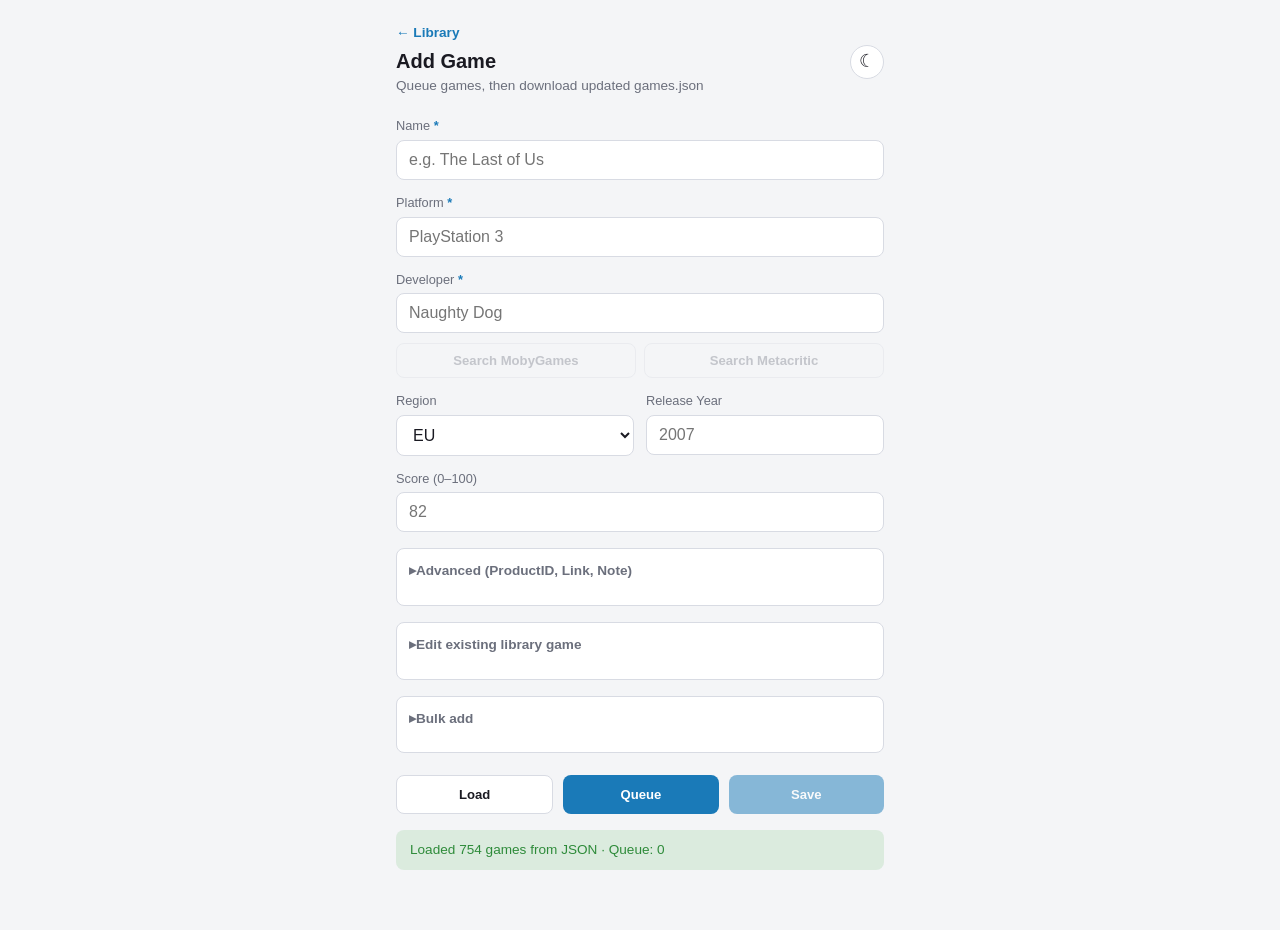
==== commit b71915ef: "Add files via upload polished code and bug fixes" ====
--- a/add-game.html
+++ b/add-game.html
@@ -3,17 +3,21 @@
 <head>
   <script>
     (function () {
-      try {
-        var t = localStorage.getItem("theme");
-        if (t === "dark" || t === "light") document.documentElement.setAttribute("data-theme", t);
-      } catch (e) {}
+      var t = null;
+      try { t = localStorage.getItem("theme"); } catch (e) {}
+      if (t !== "dark" && t !== "light") {
+        t = window.matchMedia && matchMedia("(prefers-color-scheme: dark)").matches ? "dark" : "light";
+      }
+      document.documentElement.setAttribute("data-theme", t);
     })();
   </script>
   <meta charset="UTF-8" />
-  <meta name="viewport" content="width=device-width, initial-scale=1.0" />
+  <meta name="viewport" content="width=device-width, initial-scale=1.0, viewport-fit=cover" />
   <meta name="theme-color" content="#f4f5f7" />
   <title>Add Game – wierucha's Games Library</title>
   <link rel="icon" href="favicon.svg" type="image/svg+xml" />
+  <link rel="apple-touch-icon" href="apple-touch-icon.png" />
+  <link rel="manifest" href="manifest.webmanifest" />
   <style>
     :root,
     [data-theme="light"] {
@@ -46,7 +50,7 @@
       background: var(--bg);
       color: var(--text);
       line-height: 1.45;
-      padding: 20px 16px 60px;
+      padding: calc(20px + env(safe-area-inset-top, 0px)) calc(16px + env(safe-area-inset-right, 0px)) calc(60px + env(safe-area-inset-bottom, 0px)) calc(16px + env(safe-area-inset-left, 0px));
       max-width: 520px;
       margin: 0 auto;
     }
@@ -87,16 +91,6 @@
       transform: scale(0.92);
     }
     .sub { color: var(--muted); font-size: 0.85rem; margin-bottom: 8px; }
-    .lib-stats {
-      font-size: 0.8rem;
-      color: var(--muted);
-      background: var(--surface);
-      border: 1px solid var(--border);
-      padding: 6px 12px;
-      border-radius: 20px;
-      display: inline-block;
-      margin-bottom: 18px;
-    }
     label {
       display: block;
       font-size: 0.8rem;
@@ -112,7 +106,7 @@
       border: 1px solid var(--border);
       border-radius: 8px;
       color: var(--text);
-      font-size: 0.95rem;
+      font-size: 1rem; /* 16px: prevents iOS focus-zoom */
       font-family: inherit;
     }
     input:focus, select:focus, textarea:focus {
@@ -201,6 +195,7 @@
     .status.err { display: block; background: rgba(231,76,60,0.15); color: var(--err); }
     .status.info { display: block; background: rgba(102,192,244,0.12); color: var(--accent); }
     .status.warn { display: block; background: rgba(255,193,7,0.15); color: #c49200; }
+    [data-theme="light"] .status.warn { color: #8a6a00; }
     .queue {
       margin-top: 28px;
       border-top: 1px solid var(--border);
@@ -332,22 +327,12 @@
     }
     .lib-result:hover { background: var(--surface-hover); }
     .lib-result small { color: var(--muted); }
-    .btn-ghost {
-      background: transparent;
-      color: var(--muted);
-      border: 1px solid var(--border);
-      font-size: 0.8rem;
-      padding: 8px 12px;
-      border-radius: 8px;
-      cursor: pointer;
-      font-weight: 600;
-    }
 
   
     .toast-host {
       position: fixed;
       left: 50%;
-      bottom: 24px;
+      bottom: calc(24px + env(safe-area-inset-bottom, 0px));
       transform: translateX(-50%);
       z-index: 100;
       display: flex;
@@ -378,6 +363,13 @@
     [data-theme="light"] .toast.err { background: #fdecea; color: #a12828; }
     [data-theme="light"] .toast.info { background: #e8f2fb; color: #155a8a; }
     [data-theme="light"] .toast.warn { background: #fff6e0; color: #8a6a00; }
+    [hidden] { display: none !important; }
+    :focus-visible { outline: 2px solid var(--accent); outline-offset: 2px; }
+    input:focus-visible, select:focus-visible, textarea:focus-visible { outline-offset: 0; }
+    .cancel-edit-row { margin-top: 10px; }
+    @media (prefers-reduced-motion: reduce) {
+      *, *::before, *::after { transition: none !important; animation: none !important; }
+    }
   </style>
 </head>
 <body>
@@ -390,7 +382,7 @@
     <button type="button" id="themeToggle" class="theme-btn" aria-label="Toggle theme" title="Toggle theme">☾</button>
   </div>
 
-  <form id="form">
+  <form id="form" novalidate>
     <label for="name">Name <span class="req">*</span></label>
     <input id="name" required placeholder="e.g. The Last of Us" />
 
@@ -411,7 +403,7 @@
         <label for="regionSelect">Region</label>
         <select id="regionSelect">
           <option value="EU">EU</option>
-          <option value="NA">NA</option>
+          <option value="US">US</option>
           <option value="JP">JP</option>
           <option value="ASIA">ASIA</option>
           <option value="WW">WW</option>
@@ -476,10 +468,13 @@
       <button type="submit" class="btn-primary" id="submitBtn">Queue</button>
       <button type="button" id="downloadBtn" class="btn-primary" disabled>Save</button>
     </div>
+    <div class="cancel-edit-row">
+      <button type="button" id="cancelEditBtn" class="btn-ghost" hidden>Cancel edit</button>
+    </div>
   </form>
 
-  <div id="status" class="status"></div>
-  <div class="toast-host" id="toastHost"></div>
+  <div id="status" class="status" role="status" aria-live="polite"></div>
+  <div class="toast-host" id="toastHost" aria-live="polite"></div>
 
   <div class="queue" id="queueSection" hidden>
     <div class="queue-header">
@@ -492,7 +487,6 @@
     <div id="queueList"></div>
   </div>
 
-  <script src="https://cdn.sheetjs.com/xlsx-0.20.3/package/dist/xlsx.full.min.js"></script>
   <script>
     let baseGames = [];
     let queue = [];
@@ -501,9 +495,6 @@
     let editingLibraryIndex = null; // index in baseGames when editing library record
     let undoStack = []; // snapshots of queue for undo
     let libraryDirty = false;
-    let lastPlatform = "";
-    let lastRegionSelect = "EU";
-    let lastRegionCustom = "";
 
     const $ = (id) => document.getElementById(id);
     const form = $("form");
@@ -520,6 +511,7 @@
     const submitBtn = $("submitBtn");
     const scorePreview = $("scorePreview");
     const themeBtn = $("themeToggle");
+    const cancelEditBtn = $("cancelEditBtn");
 
     const CANONICAL_PLATFORMS = [
       "PlayStation 1", "PlayStation 2", "PlayStation 3", "PlayStation 4", "PlayStation 5",
@@ -583,11 +575,11 @@
     const SERIAL_REGION = [
       [/^SLES/i, "EU"], [/^SCES/i, "EU"], [/^SLED/i, "EU"], [/^SCED/i, "EU"],
       [/^ULES/i, "EU"], [/^UCES/i, "EU"],
-      [/^SLUS/i, "NA"], [/^SCUS/i, "NA"], [/^ULUS/i, "NA"], [/^UCUS/i, "NA"],
+      [/^SLUS/i, "US"], [/^SCUS/i, "US"], [/^ULUS/i, "US"], [/^UCUS/i, "US"],
       [/^SLPS/i, "JP"], [/^SLPM/i, "JP"], [/^SCPS/i, "JP"], [/^UCJS/i, "JP"],
-      [/^BCES/i, "EU"], [/^BLES/i, "EU"], [/^BLUS/i, "NA"], [/^BLJM/i, "JP"],
-      [/^NTR-.*-EUR/i, "EU"], [/^NTR-.*-USA/i, "NA"], [/^NTR-.*-JPN/i, "JP"],
-      [/^LA-H-.*-EUR/i, "EU"], [/^LA-H-.*-USA/i, "NA"], [/^LA-H-.*-JPN/i, "JP"]
+      [/^BCES/i, "EU"], [/^BLES/i, "EU"], [/^BLUS/i, "US"], [/^BLJM/i, "JP"],
+      [/^NTR-.*-EUR/i, "EU"], [/^NTR-.*-USA/i, "US"], [/^NTR-.*-JPN/i, "JP"],
+      [/^LA-H-.*-EUR/i, "EU"], [/^LA-H-.*-USA/i, "US"], [/^LA-H-.*-JPN/i, "JP"]
     ];
 
     function normalizePlatform(raw) {
@@ -599,8 +591,15 @@
       if (PLATFORM_ALIASES[lower]) return PLATFORM_ALIASES[lower];
       const fromData = knownPlatforms.find(p => p.toLowerCase() === lower);
       if (fromData) return fromData;
-      for (const p of CANONICAL_PLATFORMS) {
-        if (p.toLowerCase().includes(lower) || lower.includes(p.toLowerCase())) return p;
+      // Fuzzy fallback (conservative): input contains a canonical name
+      // ("xbox 360 elite" → Xbox 360, longest wins), or is a fragment of exactly one name.
+      const containing = CANONICAL_PLATFORMS
+        .filter(p => lower.includes(p.toLowerCase()))
+        .sort((a, b) => b.length - a.length);
+      if (containing.length) return containing[0];
+      if (lower.length >= 3) {
+        const fragments = CANONICAL_PLATFORMS.filter(p => p.toLowerCase().includes(lower));
+        if (fragments.length === 1) return fragments[0];
       }
       return trimmed;
     }
@@ -614,6 +613,28 @@
         .replace(/\s+/g, " ")
         .trim();
     }
+
+    function normalizeRegion(code) {
+      const c = String(code || "").trim().toUpperCase();
+      if (!c) return "WW";
+      if (c === "NA" || c === "USA") return "US";
+      return c;
+    }
+
+    // Returns the trimmed URL if it is http(s), otherwise ""
+    function safeHttpUrl(url) {
+      const u = String(url || "").trim();
+      if (!u) return "";
+      try {
+        const parsed = new URL(u);
+        return parsed.protocol === "http:" || parsed.protocol === "https:" ? u : "";
+      } catch (_) {
+        return "";
+      }
+    }
+
+    const YEAR_MIN = 1950;
+    const yearMax = () => new Date().getFullYear() + 2;
 
     function summaryFromScore(score) {
       if (!score || score <= 0) return "No user reviews";
@@ -655,12 +676,13 @@
     }
 
     function getRegion() {
-      if (regionSelect.value === "__custom") return regionCustom.value.trim() || "WW";
+      if (regionSelect.value === "__custom") return normalizeRegion(regionCustom.value);
       return regionSelect.value;
     }
 
     function setRegion(code) {
-      const opts = ["EU", "NA", "JP", "ASIA", "WW"];
+      code = normalizeRegion(code);
+      const opts = ["EU", "US", "JP", "ASIA", "WW"];
       if (opts.includes(code)) {
         regionSelect.value = code;
         regionCustom.style.display = "none";
@@ -689,7 +711,7 @@
     }
 
     function clearInvalid() {
-      ["name", "platform", "developer"].forEach(id => $(id).classList.remove("invalid"));
+      ["name", "platform", "developer", "score", "year", "link"].forEach(id => $(id).classList.remove("invalid"));
     }
 
     regionSelect.onchange = () => {
@@ -729,22 +751,25 @@
     });
 
     // Theme
-    function applyTheme(theme) {
+    function applyTheme(theme, persist) {
       document.documentElement.setAttribute("data-theme", theme);
       // Icon shows the theme you will switch to
       themeBtn.textContent = theme === "light" ? "☾" : "☀";
       themeBtn.title = theme === "light" ? "Switch to dark theme" : "Switch to light theme";
       const meta = document.querySelector('meta[name="theme-color"]');
       if (meta) meta.content = theme === "light" ? "#f4f5f7" : "#0f0f13";
-      localStorage.setItem("theme", theme);
+      if (persist) { try { localStorage.setItem("theme", theme); } catch (e) {} }
     }
     function initTheme() {
-      const saved = localStorage.getItem("theme");
-      applyTheme(saved || "light");
+      let saved = null;
+      try { saved = localStorage.getItem("theme"); } catch (e) {}
+      if (saved === "dark" || saved === "light") return applyTheme(saved, false);
+      const sys = window.matchMedia && matchMedia("(prefers-color-scheme: dark)").matches ? "dark" : "light";
+      applyTheme(sys, false);
     }
     themeBtn.onclick = () => {
       const cur = document.documentElement.getAttribute("data-theme") || "light";
-      applyTheme(cur === "dark" ? "light" : "dark");
+      applyTheme(cur === "dark" ? "light" : "dark", true);
     };
 
     mobyBtn.onclick = () => {
@@ -809,7 +834,9 @@
 
       const score = parseFloat(get("score", "metascore", "rating")) || 0;
       const year = parseInt(get("release year", "year", "release"), 10) || 0;
-      let region = get("region") || "WW";
+      if (score < 0 || score > 100) return null;
+      if (year && (year < YEAR_MIN || year > yearMax())) return null;
+      let region = normalizeRegion(get("region") || "WW");
       const productId = get("productid", "product id", "serial", "titleid", "appid");
       if (productId && (!region || region === "WW")) {
         for (const [re, r] of SERIAL_REGION) {
@@ -825,7 +852,7 @@
         Score: score,
         "Review Summary": summaryFromScore(score),
         Developer: developer,
-        Link: get("link", "url", "mobygames"),
+        Link: safeHttpUrl(get("link", "url", "mobygames")),
         ProductID: productId
       };
       const note = get("note", "notes", "comment");
@@ -833,8 +860,40 @@
       return game;
     }
 
+    // Excel in many locales (incl. Polish) saves CSV with ; instead of ,
+    function detectDelimiter(text) {
+      const first = text.split(/\r?\n/).find(l => l.trim()) || "";
+      const counts = { ",": 0, ";": 0, "\t": 0 };
+      let inQ = false;
+      for (const ch of first) {
+        if (ch === '"') inQ = !inQ;
+        else if (!inQ && ch in counts) counts[ch]++;
+      }
+      let best = ",";
+      for (const d of [";", "\t"]) if (counts[d] > counts[best]) best = d;
+      return best;
+    }
+
+    // SheetJS is only loaded when an Excel file is actually imported
+    let xlsxPromise = null;
+    function loadXLSX() {
+      if (typeof XLSX !== "undefined") return Promise.resolve();
+      if (!xlsxPromise) {
+        xlsxPromise = new Promise((resolve, reject) => {
+          const el = document.createElement("script");
+          el.src = "https://cdn.sheetjs.com/xlsx-0.20.3/package/dist/xlsx.full.min.js";
+          el.onload = resolve;
+          el.onerror = () => { xlsxPromise = null; reject(new Error("load failed")); };
+          document.head.appendChild(el);
+        });
+      }
+      return xlsxPromise;
+    }
+
     function parseCSVText(text) {
-      // Simple CSV parser supporting quoted fields
+      // Simple CSV parser supporting quoted fields and , ; tab delimiters
+      text = text.replace(/^\uFEFF/, "");
+      const delim = detectDelimiter(text);
       const rows = [];
       let row = [];
       let cur = "";
@@ -848,7 +907,7 @@
           else cur += c;
         } else {
           if (c === '"') inQuotes = true;
-          else if (c === ",") { row.push(cur); cur = ""; }
+          else if (c === delim) { row.push(cur); cur = ""; }
           else if (c === "\n" || c === "\r") {
             if (c === "\r" && n === "\n") i++;
             row.push(cur);
@@ -877,7 +936,9 @@
         let rows;
         const name = file.name.toLowerCase();
         if (name.endsWith(".xlsx") || name.endsWith(".xls")) {
-          if (typeof XLSX === "undefined") {
+          try {
+            await loadXLSX();
+          } catch (_) {
             showStatus("Excel library failed to load — try CSV instead", "err");
             return;
           }
@@ -904,7 +965,7 @@
         for (let i = 1; i < rows.length; i++) {
           const game = rowToGame(rows[i], headers);
           if (!game) { skipped++; continue; }
-          if (isDuplicate(game)) { dupes++; continue; }
+          if (isDuplicate(game, toAdd)) { dupes++; continue; }
           toAdd.push(game);
           added++;
         }
@@ -917,7 +978,7 @@
         fileInput.value = "";
         let msg = `Imported ${added} game(s) into queue`;
         if (dupes) msg += ` · ${dupes} duplicate(s) skipped`;
-        if (skipped) msg += ` · ${skipped} row(s) skipped (missing Name/Platform/Developer)`;
+        if (skipped) msg += ` · ${skipped} row(s) skipped (missing or invalid fields)`;
         showStatus(msg, added ? "ok" : "warn");
       } catch (e) {
         console.error(e);
@@ -944,29 +1005,32 @@
       showStatus("Undid last queue change", "info");
     }
 
-    function isDuplicate(game) {
-      const name = (game.Name || "").toLowerCase();
-      const plat = (game.Platform || "").toLowerCase();
-      const pid = (game.ProductID || "").toLowerCase();
+    function isDuplicate(game, extra = []) {
+      const key = (g) => normalizeSearch(g.Name) + "|" + (g.Platform || "").toLowerCase();
+      const k = key(game);
+      const pid = (game.ProductID || "").trim().toLowerCase();
+
+      const same = (g) => {
+        if (pid && g.ProductID && String(g.ProductID).trim().toLowerCase() === pid) return true;
+        return key(g) === k;
+      };
 
       const inBase = baseGames.some((g, i) => {
         if (editingLibraryIndex !== null && i === editingLibraryIndex) return false;
-        if (pid && g.ProductID && g.ProductID.toLowerCase() === pid) return true;
-        return (g.Name || "").toLowerCase() === name && (g.Platform || "").toLowerCase() === plat;
+        return same(g);
       });
       const inQueue = queue.some((g, i) => {
         if (editingIndex !== null && i === editingIndex) return false;
-        if (pid && g.ProductID && g.ProductID.toLowerCase() === pid) return true;
-        return (g.Name || "").toLowerCase() === name && (g.Platform || "").toLowerCase() === plat;
+        return same(g);
       });
-      return inBase || inQueue;
+      return inBase || inQueue || extra.some(same);
     }
 
     function renderQueue() {
       queueCount.textContent = queue.length;
       queueSection.hidden = queue.length === 0;
       updateSaveEnabled();
-      updateLibInfo();
+      saveQueue();
       queueList.innerHTML = queue.map((g, i) => `
         <div class="queue-item">
           <span>${escapeHtml(g.Name)} <small style="color:var(--muted)">(${escapeHtml(g.Platform)})</small></span>
@@ -995,8 +1059,33 @@
         .replace(/&/g, "&amp;")
         .replace(/</g, "&lt;")
         .replace(/>/g, "&gt;")
-        .replace(/"/g, "&quot;");
-    }
+        .replace(/"/g, "&quot;")
+        .replace(/'/g, "&#39;");
+    }
+
+    // Queue survives refreshes / accidental tab closes
+    const QUEUE_KEY = "addGame_queue";
+    function saveQueue() {
+      try {
+        if (queue.length) localStorage.setItem(QUEUE_KEY, JSON.stringify(queue));
+        else localStorage.removeItem(QUEUE_KEY);
+      } catch (_) {}
+    }
+    function loadSavedQueue() {
+      try {
+        const raw = localStorage.getItem(QUEUE_KEY);
+        if (!raw) return;
+        const arr = JSON.parse(raw);
+        if (!Array.isArray(arr)) return;
+        queue = arr.filter(g => g && g.Name && g.Platform);
+        if (queue.length) renderQueue();
+      } catch (_) {}
+    }
+
+    window.addEventListener("beforeunload", (e) => {
+      // Queue is persisted; only unsaved edits to existing library games would be lost
+      if (libraryDirty) { e.preventDefault(); e.returnValue = ""; }
+    });
 
     function fillFormFromGame(g) {
       $("name").value = g.Name || "";
@@ -1024,6 +1113,7 @@
       editingIndex = i;
       fillFormFromGame(g);
       submitBtn.textContent = "Submit";
+      cancelEditBtn.hidden = false;
       showStatus("Editing \"" + g.Name + "\" in queue — submit to save", "info");
       $("name").focus();
     }
@@ -1035,6 +1125,7 @@
       editingLibraryIndex = i;
       fillFormFromGame(g);
       submitBtn.textContent = "Submit";
+      cancelEditBtn.hidden = false;
       showStatus("Editing library game \"" + g.Name + "\" — submit to update, then Save", "info");
       $("name").focus();
       const lr = $("libResults");
@@ -1047,7 +1138,32 @@
       editingIndex = null;
       editingLibraryIndex = null;
       submitBtn.textContent = "Queue";
-    }
+      cancelEditBtn.hidden = true;
+    }
+
+    // Clear the form but keep platform / developer / region for the next entry
+    function resetFormKeepingDefaults() {
+      const plat = $("platform").value;
+      const dev = $("developer").value;
+      const regSel = regionSelect.value;
+      const regCust = regionCustom.value;
+      form.reset();
+      $("platform").value = plat;
+      $("developer").value = dev;
+      regionSelect.value = regSel;
+      regionCustom.value = regCust;
+      regionCustom.style.display = regSel === "__custom" ? "block" : "none";
+      scorePreview.textContent = "";
+      clearInvalid();
+      updateSearchBtns();
+      $("name").focus();
+    }
+
+    cancelEditBtn.onclick = () => {
+      cancelEdit();
+      resetFormKeepingDefaults();
+      showStatus("Edit cancelled", "info");
+    };
 
 
     function populatePlatforms() {
@@ -1055,22 +1171,20 @@
         ...CANONICAL_PLATFORMS,
         ...baseGames.map(g => g.Platform).filter(Boolean)
       ])].sort();
-      platformList.innerHTML = knownPlatforms.map(p => `<option value="${p}">`).join("");
-    }
-
-    $("loadBtn").onclick = async () => {
-      try {
-        const res = await fetch("games.json");
-        if (res.ok) {
-          baseGames = await res.json();
-          populatePlatforms();
-          libraryDirty = false;
-          updateSaveEnabled();
-          showBanner("Loaded " + baseGames.length + " games from JSON · Queue: " + queue.length);
-          return;
-        }
-      } catch (_) {}
-
+      platformList.innerHTML = knownPlatforms.map(p => `<option value="${escapeHtml(p)}">`).join("");
+    }
+
+    function applyLoadedLibrary(data, label) {
+      if (!Array.isArray(data)) throw new Error("not an array");
+      baseGames = data;
+      cancelEdit(); // library indexes changed
+      populatePlatforms();
+      libraryDirty = false;
+      updateSaveEnabled();
+      showBanner("Loaded " + baseGames.length + " games from " + label + " · Queue: " + queue.length);
+    }
+
+    function pickLibraryFile() {
       const input = document.createElement("input");
       input.type = "file";
       input.accept = ".json,application/json";
@@ -1078,17 +1192,33 @@
         const file = input.files[0];
         if (!file) return;
         try {
-          baseGames = JSON.parse(await file.text());
-          populatePlatforms();
-          libraryDirty = false;
-          updateSaveEnabled();
-          showBanner("Loaded " + baseGames.length + " games from " + file.name + " · Queue: " + queue.length);
+          applyLoadedLibrary(JSON.parse(await file.text()), file.name);
         } catch (e) {
           showStatus("Could not parse JSON file", "err");
         }
       };
       input.click();
-    };
+    }
+
+    // userInitiated=false on page load: browsers block file pickers without a click
+    async function loadLibrary(userInitiated) {
+      if (userInitiated && libraryDirty &&
+          !confirm("You have unsaved edits to library games. Reloading will discard them.\n\nContinue?")) {
+        return;
+      }
+      try {
+        const res = await fetch("games.json", { cache: "no-cache" });
+        if (res.ok) {
+          applyLoadedLibrary(await res.json(), "JSON");
+          return;
+        }
+      } catch (_) {}
+
+      if (userInitiated) pickLibraryFile();
+      else showBanner("Couldn't load games.json automatically — click Load to choose the file.", "warn");
+    }
+
+    $("loadBtn").onclick = () => loadLibrary(true);
 
     form.onsubmit = (e) => {
       e.preventDefault();
@@ -1106,6 +1236,27 @@
         return;
       }
 
+      const rawScore = parseFloat($("score").value);
+      const rawYear = parseInt($("year").value, 10);
+      const linkVal = $("link").value.trim();
+      if (!isNaN(rawScore) && (rawScore < 0 || rawScore > 100)) {
+        $("score").classList.add("invalid");
+        showStatus("Score must be between 0 and 100", "err");
+        return;
+      }
+      if (!isNaN(rawYear) && (rawYear < YEAR_MIN || rawYear > yearMax())) {
+        $("year").classList.add("invalid");
+        showStatus("Release year must be between " + YEAR_MIN + " and " + yearMax(), "err");
+        return;
+      }
+      if (linkVal && !safeHttpUrl(linkVal)) {
+        $("link").classList.add("invalid");
+        const det = $("link").closest("details");
+        if (det) det.open = true;
+        showStatus("Link must start with http:// or https://", "err");
+        return;
+      }
+
       const platform = normalizePlatform(rawPlatform);
       if (platform !== rawPlatform) $("platform").value = platform;
 
@@ -1120,7 +1271,7 @@
         Score: score,
         "Review Summary": summaryFromScore(score),
         Developer: developer,
-        Link: $("link").value.trim(),
+        Link: linkVal,
         ProductID: $("productId").value.trim(),
         Note: $("note").value.trim()
       };
@@ -1128,18 +1279,14 @@
       // Drop empty Note to keep JSON clean
       if (!game.Note) delete game.Note;
 
-            const skipDupCheck = editingIndex !== null || editingLibraryIndex !== null;
-      if (!skipDupCheck && isDuplicate(game)) {
+      // isDuplicate() already ignores the record currently being edited
+      if (isDuplicate(game)) {
         const ok = confirm("Possible duplicate:\n\"" + game.Name + "\" (" + game.Platform + ")\n\nAdd/update anyway?");
         if (!ok) {
           showStatus("Skipped — possible duplicate", "warn");
           return;
         }
       }
-
-      lastPlatform = platform;
-      lastRegionSelect = regionSelect.value;
-      lastRegionCustom = regionCustom.value;
 
       if (editingLibraryIndex !== null) {
         baseGames[editingLibraryIndex] = game;
@@ -1171,29 +1318,32 @@
         localStorage.setItem("addGame_regionCustom", regCust);
       } catch (_) {}
 
-      form.reset();
-      $("platform").value = plat;
-      $("developer").value = dev;
-      regionSelect.value = regSel;
-      regionCustom.value = regCust;
-      regionCustom.style.display = regSel === "__custom" ? "block" : "none";
-      scorePreview.textContent = "";
-      updateSearchBtns();
-      $("name").focus();
+      resetFormKeepingDefaults();
     };
 
+    function downloadBlob(blob, filename) {
+      const url = URL.createObjectURL(blob);
+      const a = document.createElement("a");
+      a.href = url;
+      a.download = filename;
+      document.body.appendChild(a);
+      a.click();
+      a.remove();
+      // Revoking immediately can cancel the download in some browsers
+      setTimeout(() => URL.revokeObjectURL(url), 1000);
+    }
+
     function downloadJSON(data, filename) {
-      const blob = new Blob([JSON.stringify(data)], { type: "application/json" });
-      const a = document.createElement("a");
-      a.href = URL.createObjectURL(blob);
-      a.download = filename;
-      a.click();
-      URL.revokeObjectURL(a.href);
+      downloadBlob(new Blob([JSON.stringify(data, null, 2)], { type: "application/json" }), filename);
     }
 
     downloadBtn.onclick = () => {
       if (baseGames.length === 0 && queue.length === 0) {
         showStatus("Load games.json first (or queue at least one game)", "err");
+        return;
+      }
+      if (baseGames.length === 0 &&
+          !confirm("games.json is not loaded, so the saved file will contain ONLY the " + queue.length + " queued game(s).\n\nReplacing your library file with it would delete everything else. Save anyway?")) {
         return;
       }
       if (queue.length >= 5) {
@@ -1240,12 +1390,7 @@
     $("templateBtn").onclick = () => {
       const headers = "Name,Platform,Region,Release Year,Score,Developer,Link,ProductID,Note\n";
       const example = "Example Game,PlayStation 3,EU,2007,82,Example Studio,https://www.mobygames.com/game/123,BCES-00006,CIB\n";
-      const blob = new Blob([headers + example], { type: "text/csv;charset=utf-8;" });
-      const a = document.createElement("a");
-      a.href = URL.createObjectURL(blob);
-      a.download = "games-import-template.csv";
-      a.click();
-      URL.revokeObjectURL(a.href);
+      downloadBlob(new Blob(["\uFEFF" + headers + example], { type: "text/csv;charset=utf-8;" }), "games-import-template.csv");
     };
 
     const dropZone = $("dropZone");
@@ -1298,11 +1443,12 @@
     try {
       const rp = localStorage.getItem("addGame_platform");
       const rd = localStorage.getItem("addGame_developer");
-      const rs = localStorage.getItem("addGame_regionSelect");
+      let rs = localStorage.getItem("addGame_regionSelect");
+      if (rs === "NA") rs = "US"; // legacy value
       const rc = localStorage.getItem("addGame_regionCustom");
       if (rp) $("platform").value = rp;
       if (rd) $("developer").value = rd;
-      if (rs) {
+      if (rs && Array.from(regionSelect.options).some(o => o.value === rs)) {
         regionSelect.value = rs;
         if (rs === "__custom") {
           regionCustom.style.display = "block";
@@ -1312,7 +1458,8 @@
       updateSearchBtns();
     } catch (_) {}
 
-    $("loadBtn").click();
+    loadSavedQueue();
+    loadLibrary(false);
   </script>
   <script>
     if ("serviceWorker" in navigator) {
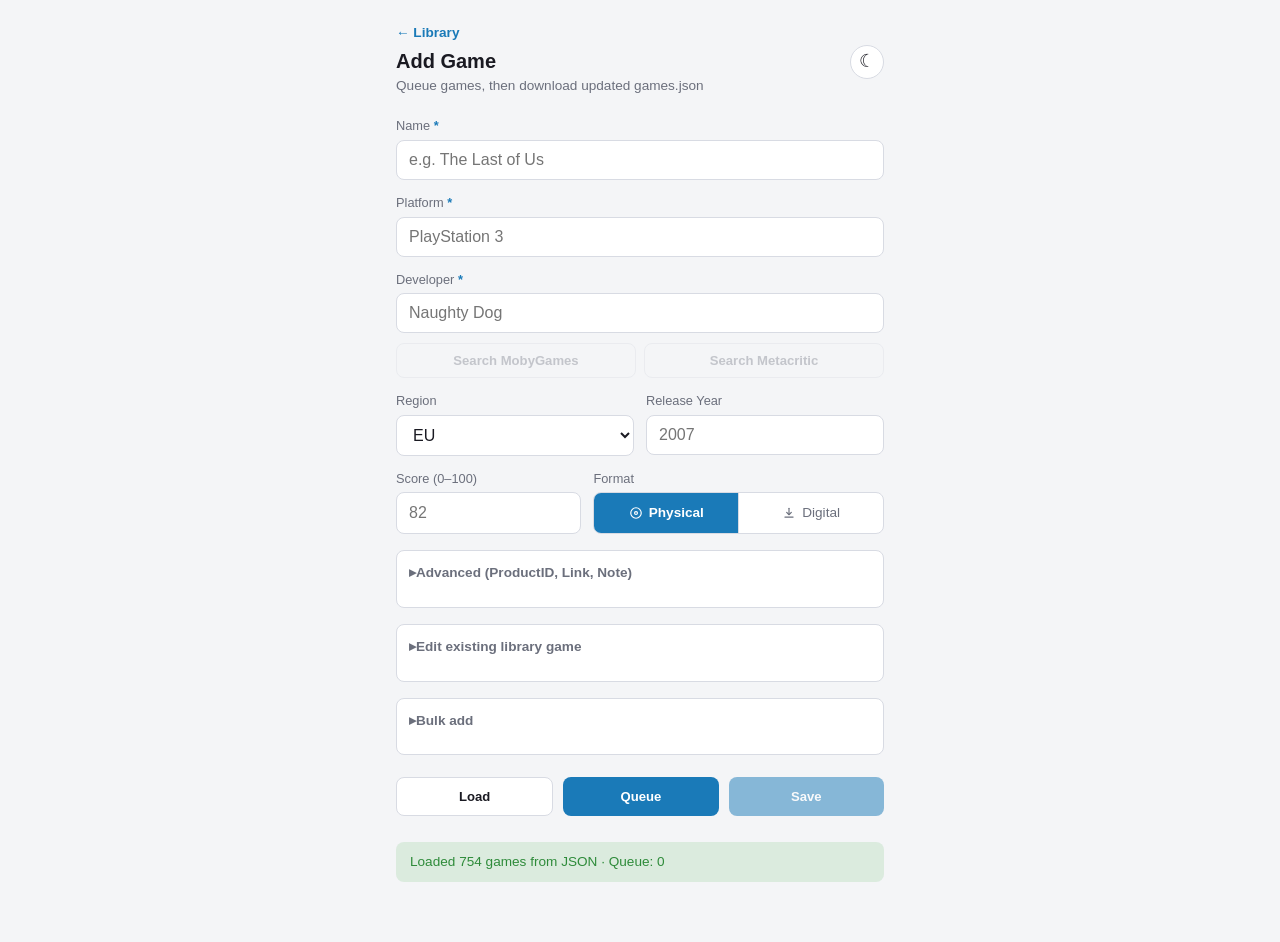
==== commit 8fe9baaf: "Add files via upload - qol changes" ====
--- a/add-game.html
+++ b/add-game.html
@@ -46,7 +46,7 @@
     }
     * { box-sizing: border-box; margin: 0; padding: 0; }
     body {
-      font-family: -apple-system, BlinkMacSystemFont, 'Segoe UI', Roboto, sans-serif;
+      font-family: 'Inter', -apple-system, BlinkMacSystemFont, 'Segoe UI', Roboto, sans-serif;
       background: var(--bg);
       color: var(--text);
       line-height: 1.45;
@@ -363,6 +363,108 @@
     [data-theme="light"] .toast.err { background: #fdecea; color: #a12828; }
     [data-theme="light"] .toast.info { background: #e8f2fb; color: #155a8a; }
     [data-theme="light"] .toast.warn { background: #fff6e0; color: #8a6a00; }
+    @font-face {
+      font-family: 'Inter';
+      font-style: normal;
+      font-weight: 100 900;
+      font-display: swap;
+      src: local('Inter Variable'), local('Inter'), url('fonts/InterVariable.woff2') format('woff2');
+    }
+    .top-actions {
+      position: relative;
+      display: flex;
+      align-items: center;
+      gap: 8px;
+      flex-shrink: 0;
+    }
+    .theme-btn svg { display: block; }
+    #authBtn .ico-out { display: none; }
+    #authBtn.is-in .ico-out { display: block; }
+    #authBtn.is-in .ico-in { display: none; }
+    #authBtn.is-in { color: var(--ok); border-color: var(--ok); }
+    .auth-pop {
+      position: absolute;
+      top: calc(100% + 12px);
+      right: 0;
+      width: min(300px, calc(100vw - 32px));
+      z-index: 60;
+      background: var(--surface);
+      border: 1px solid var(--border);
+      border-radius: 14px;
+      padding: 14px;
+      box-shadow: 0 10px 30px rgba(0, 0, 0, 0.2);
+      opacity: 0;
+      visibility: hidden;
+      transform: translateY(-8px) scale(0.96);
+      transform-origin: calc(100% - 59px) 0;
+      transition: opacity 0.18s ease, transform 0.18s ease, visibility 0s linear 0.18s,
+                  background-color 0.25s ease, border-color 0.25s ease;
+    }
+    .auth-pop.open {
+      opacity: 1;
+      visibility: visible;
+      transform: none;
+      transition-delay: 0s;
+    }
+    .auth-pop::before {
+      content: "";
+      position: absolute;
+      top: -7px;
+      right: 53px;
+      width: 12px;
+      height: 12px;
+      background: var(--surface);
+      border-left: 1px solid var(--border);
+      border-top: 1px solid var(--border);
+      transform: rotate(45deg);
+    }
+    .row.score-row { align-items: flex-start; }
+    .row.score-row > :first-child { flex: 0 0 38%; }
+    .row.score-row #score, .row.score-row .seg { height: 42px; box-sizing: border-box; }
+    .seg {
+      display: flex;
+      border: 1px solid var(--border);
+      border-radius: 8px;
+      overflow: hidden;
+      background: var(--surface);
+    }
+    .seg input { position: absolute; opacity: 0; width: 0; height: 0; margin: 0; pointer-events: none; }
+    .seg label {
+      flex: 1;
+      display: flex;
+      align-items: center;
+      justify-content: center;
+      gap: 6px;
+      margin: 0;
+      padding: 0 6px;
+      font-size: 0.85rem;
+      color: var(--muted);
+      cursor: pointer;
+      user-select: none;
+      -webkit-tap-highlight-color: transparent;
+      transition: background-color 0.2s ease, color 0.2s ease;
+    }
+    .seg label + input + label { border-left: 1px solid var(--border); }
+    .seg label svg { flex-shrink: 0; }
+    .seg input:checked + label { background: var(--accent); color: #fff; font-weight: 600; }
+    [data-theme="dark"] .seg input:checked + label { color: #0f0f13; }
+    .seg input:focus-visible + label { outline: 2px solid var(--accent); outline-offset: -2px; }
+    .btn-danger {
+      background: transparent;
+      color: var(--err);
+      border: 1px solid var(--err);
+      font-size: 0.8rem;
+      padding: 8px 12px;
+      border-radius: 8px;
+      cursor: pointer;
+      font-weight: 600;
+    }
+    .btn-danger:hover { background: rgba(231, 76, 60, 0.1); }
+    .cancel-edit-row { display: flex; gap: 10px; flex-wrap: wrap; }
+    .auth-title { font-size: 0.85rem; color: var(--muted); margin-bottom: 10px; }
+    .auth-pop input { margin: 0 0 8px; }
+    .auth-msg { min-height: 1.1em; font-size: 0.8rem; color: var(--err); margin: 0 0 8px; }
+    .auth-pop button[type="submit"] { width: 100%; }
     [hidden] { display: none !important; }
     :focus-visible { outline: 2px solid var(--accent); outline-offset: 2px; }
     input:focus-visible, select:focus-visible, textarea:focus-visible { outline-offset: 0; }
@@ -377,9 +479,24 @@
     <div>
       <a href="index.html" class="back-link">← Library</a>
       <h1>Add Game</h1>
-      <p class="sub">Queue games, then download updated games.json</p>
+      <p class="sub" id="subText">Queue games, then download updated games.json</p>
     </div>
-    <button type="button" id="themeToggle" class="theme-btn" aria-label="Toggle theme" title="Toggle theme">☾</button>
+    <div class="top-actions">
+      <button type="button" id="authBtn" class="theme-btn" aria-label="Log in" title="Log in to save to the site" aria-haspopup="dialog" aria-expanded="false" hidden>
+        <svg class="ico-in" viewBox="0 0 24 24" width="18" height="18" fill="none" stroke="currentColor" stroke-width="2" stroke-linecap="round" stroke-linejoin="round" aria-hidden="true"><circle cx="12" cy="8" r="4"/><path d="M4 21c0-4.4 3.6-7 8-7s8 2.6 8 7"/></svg>
+        <svg class="ico-out" viewBox="0 0 24 24" width="18" height="18" fill="none" stroke="currentColor" stroke-width="2" stroke-linecap="round" stroke-linejoin="round" aria-hidden="true"><path d="M9 21H5a2 2 0 0 1-2-2V5a2 2 0 0 1 2-2h4"/><polyline points="16 17 21 12 16 7"/><line x1="21" y1="12" x2="9" y2="12"/></svg>
+      </button>
+      <button type="button" id="themeToggle" class="theme-btn" aria-label="Toggle theme" title="Toggle theme">☾</button>
+      <div class="auth-pop" id="authPop" role="dialog" aria-label="Log in" aria-hidden="true">
+        <form id="loginForm" autocomplete="on">
+          <div class="auth-title">Log in to save straight to the site</div>
+          <input id="authUser" name="username" placeholder="Username" aria-label="Username" autocomplete="username" autocapitalize="none" spellcheck="false" />
+          <input id="authPass" name="password" type="password" placeholder="Password" aria-label="Password" autocomplete="current-password" />
+          <div class="auth-msg" id="authMsg" role="alert"></div>
+          <button type="submit" class="btn-primary">Log in</button>
+        </form>
+      </div>
+    </div>
   </div>
 
   <form id="form" novalidate>
@@ -417,8 +534,21 @@
       </div>
     </div>
 
-    <label for="score">Score (0–100)</label>
-    <input id="score" type="text" inputmode="decimal" pattern="[0-9.]*%?" maxlength="6" placeholder="82" autocomplete="off" />
+    <div class="row score-row">
+      <div>
+        <label for="score">Score (0–100)</label>
+        <input id="score" type="text" inputmode="decimal" pattern="[0-9.]*%?" maxlength="6" placeholder="82" autocomplete="off" />
+      </div>
+      <div>
+        <label id="formatLabel">Format</label>
+        <div class="seg" role="radiogroup" aria-labelledby="formatLabel">
+          <input type="radio" name="format" id="fmtPhysical" value="Physical" checked />
+          <label for="fmtPhysical" title="Physical copy (disc / cartridge)"><svg viewBox="0 0 24 24" width="14" height="14" fill="none" stroke="currentColor" stroke-width="2" aria-hidden="true"><circle cx="12" cy="12" r="9"/><circle cx="12" cy="12" r="2.5"/></svg>Physical</label>
+          <input type="radio" name="format" id="fmtDigital" value="Digital" />
+          <label for="fmtDigital" title="Digital purchase"><svg viewBox="0 0 24 24" width="14" height="14" fill="none" stroke="currentColor" stroke-width="2" stroke-linecap="round" stroke-linejoin="round" aria-hidden="true"><path d="M12 4v10"/><path d="m8 11 4 4 4-4"/><path d="M5 19h14"/></svg>Digital</label>
+        </div>
+      </div>
+    </div>
     <p class="preview" id="scorePreview"></p>
 
     <details class="advanced">
@@ -439,7 +569,7 @@
       <label for="libSearch">Search loaded library</label>
       <input id="libSearch" placeholder="Type a game name…" autocomplete="off" />
       <div id="libResults" class="lib-results"></div>
-      <p class="hint">Pick a game to load it into the form, edit, then submit to update the library</p>
+      <p class="hint">Pick a game to load it into the form — edit it and submit, or delete it. Press Save to apply</p>
     </details>
 
     <details class="advanced">
@@ -456,7 +586,7 @@
         <input id="importFile" type="file" accept=".csv,.xlsx,.xls,text/csv,application/vnd.openxmlformats-officedocument.spreadsheetml.sheet" />
         <p>Drop a file here or click to browse</p>
       </div>
-      <p class="hint">Columns: Name, Platform, Developer (required). Optional: Region, Release Year, Score, Link, ProductID, Note</p>
+      <p class="hint">Columns: Name, Platform, Developer (required). Optional: Format (Physical/Digital), Region, Release Year, Score, Link, ProductID, Note</p>
       <div class="btn-row" style="margin-top:10px">
         <button type="button" id="importBtn" class="btn-secondary">Import file into queue</button>
         <button type="button" id="templateBtn" class="btn-ghost">CSV template</button>
@@ -470,6 +600,7 @@
     </div>
     <div class="cancel-edit-row">
       <button type="button" id="cancelEditBtn" class="btn-ghost" hidden>Cancel edit</button>
+      <button type="button" id="deleteBtn" class="btn-danger" hidden>Delete from library</button>
     </div>
   </form>
 
@@ -495,6 +626,10 @@
     let editingLibraryIndex = null; // index in baseGames when editing library record
     let undoStack = []; // snapshots of queue for undo
     let libraryDirty = false;
+    let serverMode = false;   // save.php available and configured
+    let loggedIn = false;
+    let csrfToken = "";
+    let libraryVersion = ""; // version of games.json the editor was loaded from
 
     const $ = (id) => document.getElementById(id);
     const form = $("form");
@@ -847,6 +982,7 @@
       const game = {
         Name: name,
         Platform: platform,
+        Format: normalizeFormat(get("format", "media", "edition type")) || defaultFormat(platform),
         Region: region,
         "Release Year": year,
         Score: score,
@@ -1033,7 +1169,7 @@
       saveQueue();
       queueList.innerHTML = queue.map((g, i) => `
         <div class="queue-item">
-          <span>${escapeHtml(g.Name)} <small style="color:var(--muted)">(${escapeHtml(g.Platform)})</small></span>
+          <span>${escapeHtml(g.Name)} <small style="color:var(--muted)">(${escapeHtml(g.Platform)}${formatTag(g)})</small></span>
           <div class="actions">
             <button type="button" class="edit-btn" data-i="${i}">Edit</button>
             <button type="button" class="rm-btn" data-i="${i}">Remove</button>
@@ -1087,7 +1223,36 @@
       if (libraryDirty) { e.preventDefault(); e.returnValue = ""; }
     });
 
+    // Physical / Digital
+    const fmtPhysical = $("fmtPhysical");
+    const fmtDigital = $("fmtDigital");
+    const deleteBtn = $("deleteBtn");
+    function defaultFormat(platform) { return platform === "PC (Steam)" ? "Digital" : "Physical"; }
+    function getFormat() { return fmtDigital.checked ? "Digital" : "Physical"; }
+    function setFormat(f) {
+      if (f === "Digital") fmtDigital.checked = true; else fmtPhysical.checked = true;
+    }
+    function normalizeFormat(v) {
+      const t = String(v || "").trim().toLowerCase();
+      if (!t) return "";
+      if (/^(d|dig|digital|download|eshop|psn|steam|online)/.test(t)) return "Digital";
+      if (/^(p|phys|physical|disc|disk|cart|cartridge|boxed|cib|retail)/.test(t)) return "Physical";
+      return "";
+    }
+    // Steam is always digital and PC (Physical) always physical; consoles keep your choice
+    function syncFormatToPlatform() {
+      const p = normalizePlatform($("platform").value);
+      if (p === "PC (Steam)") setFormat("Digital");
+      else if (p === "PC (Physical)") setFormat("Physical");
+    }
+    $("platform").addEventListener("change", syncFormatToPlatform);
+    function formatTag(g) {
+      const p = g.Platform || "";
+      return g.Format === "Digital" && p !== "PC (Steam)" ? " · digital" : "";
+    }
+
     function fillFormFromGame(g) {
+      setFormat(g.Format || defaultFormat(g.Platform));
       $("name").value = g.Name || "";
       $("platform").value = g.Platform || "";
       $("developer").value = g.Developer || "";
@@ -1114,6 +1279,7 @@
       fillFormFromGame(g);
       submitBtn.textContent = "Submit";
       cancelEditBtn.hidden = false;
+      deleteBtn.hidden = true;
       showStatus("Editing \"" + g.Name + "\" in queue — submit to save", "info");
       $("name").focus();
     }
@@ -1126,6 +1292,7 @@
       fillFormFromGame(g);
       submitBtn.textContent = "Submit";
       cancelEditBtn.hidden = false;
+      deleteBtn.hidden = false;
       showStatus("Editing library game \"" + g.Name + "\" — submit to update, then Save", "info");
       $("name").focus();
       const lr = $("libResults");
@@ -1139,6 +1306,7 @@
       editingLibraryIndex = null;
       submitBtn.textContent = "Queue";
       cancelEditBtn.hidden = true;
+      deleteBtn.hidden = true;
     }
 
     // Clear the form but keep platform / developer / region for the next entry
@@ -1147,7 +1315,9 @@
       const dev = $("developer").value;
       const regSel = regionSelect.value;
       const regCust = regionCustom.value;
+      const fmt = getFormat();
       form.reset();
+      setFormat(fmt);
       $("platform").value = plat;
       $("developer").value = dev;
       regionSelect.value = regSel;
@@ -1165,6 +1335,23 @@
       showStatus("Edit cancelled", "info");
     };
 
+    deleteBtn.onclick = () => {
+      if (editingLibraryIndex === null) return;
+      const g = baseGames[editingLibraryIndex];
+      if (!g) return;
+      if (!confirm("Delete \"" + g.Name + "\" (" + g.Platform + ") from the library?\n\nIt is removed for good when you press Save.")) return;
+      baseGames.splice(editingLibraryIndex, 1);
+      libraryDirty = true;
+      cancelEdit();
+      resetFormKeepingDefaults();
+      populatePlatforms();
+      updateSaveEnabled();
+      const lr = $("libResults"), ls = $("libSearch");
+      if (lr) lr.innerHTML = "";
+      if (ls) ls.value = "";
+      showStatus("Removed \"" + g.Name + "\" — press Save to apply (Load brings it back)", "warn");
+    };
+
 
     function populatePlatforms() {
       knownPlatforms = [...new Set([
@@ -1181,6 +1368,7 @@
       populatePlatforms();
       libraryDirty = false;
       updateSaveEnabled();
+      if (serverMode) refreshVersion();
       showBanner("Loaded " + baseGames.length + " games from " + label + " · Queue: " + queue.length);
     }
 
@@ -1266,6 +1454,7 @@
       const game = {
         Name: name,
         Platform: platform,
+        Format: getFormat(),
         Region: getRegion(),
         "Release Year": year,
         Score: score,
@@ -1337,7 +1526,7 @@
       downloadBlob(new Blob([JSON.stringify(data, null, 2)], { type: "application/json" }), filename);
     }
 
-    downloadBtn.onclick = () => {
+    function downloadSave() {
       if (baseGames.length === 0 && queue.length === 0) {
         showStatus("Load games.json first (or queue at least one game)", "err");
         return;
@@ -1369,7 +1558,206 @@
         showStatus("Backup saved + downloaded games.json (" + combined.length + " games)");
         updateSaveEnabled();
       }, 400);
-    };
+    }
+
+    // ── Live saving through save.php (falls back to download when it is not there) ──
+    const SAVE_URL = "save.php";
+    const authBtn = $("authBtn");
+    const authPop = $("authPop");
+    const loginForm = $("loginForm");
+    const authUser = $("authUser");
+    const authPass = $("authPass");
+    const authMsg = $("authMsg");
+    const subText = $("subText");
+    let authUserName = "";
+
+    function openAuthPop() {
+      if (!serverMode || loggedIn) return;
+      authPop.classList.add("open");
+      authPop.setAttribute("aria-hidden", "false");
+      authBtn.setAttribute("aria-expanded", "true");
+      setTimeout(() => (authUser.value ? authPass : authUser).focus(), 60);
+    }
+
+    function closeAuthPop() {
+      authPop.classList.remove("open");
+      authPop.setAttribute("aria-hidden", "true");
+      authBtn.setAttribute("aria-expanded", "false");
+      authMsg.textContent = "";
+    }
+
+    async function api(action, body) {
+      const opts = { method: body === undefined ? "GET" : "POST", cache: "no-store", credentials: "same-origin", headers: {} };
+      if (body !== undefined) {
+        opts.headers["Content-Type"] = "application/json";
+        opts.headers["X-CSRF-Token"] = csrfToken;
+        opts.body = JSON.stringify(body);
+      }
+      const res = await fetch(SAVE_URL + "?action=" + action, opts);
+      let data = null;
+      try { data = await res.json(); } catch (_) {}
+      return { status: res.status, data };
+    }
+
+    function updateAuthUI() {
+      authBtn.hidden = !serverMode;
+      authBtn.classList.toggle("is-in", loggedIn);
+      const label = loggedIn
+        ? "Log out" + (authUserName ? " (" + authUserName + ")" : "")
+        : "Log in to save to the site";
+      authBtn.title = label;
+      authBtn.setAttribute("aria-label", label);
+      if (!serverMode || loggedIn) closeAuthPop();
+      subText.textContent = serverMode
+        ? "Queue games, then save them straight to the site"
+        : "Queue games, then download updated games.json";
+    }
+
+    function dropSession(msg) {
+      loggedIn = false;
+      csrfToken = "";
+      updateAuthUI();
+      if (msg) showStatus(msg, "warn");
+    }
+
+    async function initServer() {
+      try {
+        const r = await api("status");
+        const d = r.data;
+        if (r.status === 200 && d && d.ok && d.server === "games-library" && d.configured) {
+          serverMode = true;
+          loggedIn = !!d.loggedIn;
+          csrfToken = d.csrf || "";
+          libraryVersion = d.version || "";
+          if (loggedIn) authUserName = d.user || "";
+        }
+      } catch (_) { /* no save.php: stay in download mode */ }
+      updateAuthUI();
+    }
+
+    async function refreshVersion() {
+      try {
+        const r = await api("status");
+        if (r.data && r.data.ok) {
+          libraryVersion = r.data.version || "";
+          if (loggedIn && !r.data.loggedIn) dropSession("Session expired. Log in again (your queue is kept)");
+        }
+      } catch (_) {}
+    }
+
+    loginForm.addEventListener("submit", async (e) => {
+      e.preventDefault();
+      const u = authUser.value.trim();
+      const pw = authPass.value;
+      authMsg.textContent = "";
+      if (!u || !pw) { authMsg.textContent = "Enter username and password"; return; }
+      const btn = loginForm.querySelector("button[type=submit]");
+      btn.disabled = true;
+      try {
+        const r = await api("login", { username: u, password: pw });
+        if (r.status === 200 && r.data && r.data.ok) {
+          loggedIn = true;
+          csrfToken = r.data.csrf || "";
+          authUserName = r.data.user || u;
+          authPass.value = "";
+          updateAuthUI();
+          showStatus("Logged in");
+        } else {
+          authMsg.textContent = (r.data && r.data.error) || "Login failed";
+          authPass.select();
+        }
+      } catch (_) {
+        authMsg.textContent = "Could not reach the server";
+      } finally {
+        btn.disabled = false;
+      }
+    });
+
+    async function doLogout() {
+      try { await api("logout", {}); } catch (_) {}
+      authUserName = "";
+      dropSession("");
+      showStatus("Logged out", "info");
+    }
+
+    authBtn.addEventListener("click", () => {
+      if (loggedIn) doLogout();
+      else if (authPop.classList.contains("open")) closeAuthPop();
+      else openAuthPop();
+    });
+
+    document.addEventListener("pointerdown", (e) => {
+      if (authPop.classList.contains("open") && !authPop.contains(e.target) && !authBtn.contains(e.target)) {
+        closeAuthPop();
+      }
+    });
+
+    document.addEventListener("keydown", (e) => {
+      if (e.key === "Escape" && authPop.classList.contains("open")) {
+        closeAuthPop();
+        authBtn.focus();
+      }
+    });
+
+    async function saveToServer() {
+      if (!loggedIn) {
+        showStatus("Log in first to save to the site", "warn");
+        openAuthPop();
+        return;
+      }
+      if (baseGames.length === 0) {
+        showStatus("Load the library first (Load button), so nothing gets overwritten", "err");
+        return;
+      }
+      if (queue.length >= 5 &&
+          !confirm("You are about to merge " + queue.length + " queued games into the library (" + baseGames.length + " existing).\n\nContinue?")) {
+        return;
+      }
+
+      const combined = [...baseGames, ...queue];
+      const label = downloadBtn.textContent;
+      downloadBtn.disabled = true;
+      downloadBtn.textContent = "Saving…";
+      try {
+        const r = await api("save", { games: combined, version: libraryVersion });
+        const d = r.data;
+        if (r.status === 200 && d && d.ok) {
+          let fresh = null;
+          try {
+            const rr = await fetch("games.json", { cache: "no-store" });
+            if (rr.ok) fresh = await rr.json();
+          } catch (_) {}
+          baseGames = Array.isArray(fresh) && fresh.length === d.count ? fresh : combined;
+          libraryVersion = d.version || "";
+          queue = [];
+          undoStack = [];
+          const ub = $("undoBtn");
+          if (ub) ub.disabled = true;
+          libraryDirty = false;
+          cancelEdit();
+          populatePlatforms();
+          renderQueue();
+          showStatus("Saved to the site (" + d.count + " games)");
+        } else if (r.status === 401) {
+          dropSession("Session expired. Log in again (your queue is kept)");
+          openAuthPop();
+        } else if (r.status === 403) {
+          dropSession((d && d.error) || "Security token rejected. Log in again");
+          openAuthPop();
+        } else if (r.status === 409) {
+          showStatus((d && d.error) || "The library changed on the server. Load it again, then save", "err");
+        } else {
+          showStatus((d && d.error) || "Save failed (" + r.status + ")", "err");
+        }
+      } catch (_) {
+        showStatus("Could not reach the server. Nothing was saved", "err");
+      } finally {
+        downloadBtn.textContent = label;
+        updateSaveEnabled();
+      }
+    }
+
+    downloadBtn.onclick = () => (serverMode ? saveToServer() : downloadSave());
 
     const undoBtnEl = $("undoBtn");
     if (undoBtnEl) undoBtnEl.onclick = undoLast;
@@ -1388,8 +1776,8 @@
     }
 
     $("templateBtn").onclick = () => {
-      const headers = "Name,Platform,Region,Release Year,Score,Developer,Link,ProductID,Note\n";
-      const example = "Example Game,PlayStation 3,EU,2007,82,Example Studio,https://www.mobygames.com/game/123,BCES-00006,CIB\n";
+      const headers = "Name,Platform,Format,Region,Release Year,Score,Developer,Link,ProductID,Note\n";
+      const example = "Example Game,PlayStation 3,Physical,EU,2007,82,Example Studio,https://www.mobygames.com/game/123,BCES-00006,CIB\n";
       downloadBlob(new Blob(["\uFEFF" + headers + example], { type: "text/csv;charset=utf-8;" }), "games-import-template.csv");
     };
 
@@ -1429,7 +1817,7 @@
           if (name.includes(q) || note.includes(q) || dev.includes(q)) hits.push({ i, g });
         }
         libResults.innerHTML = hits.map(({ i, g }) =>
-          `<button type="button" class="lib-result" data-i="${i}">${escapeHtml(g.Name)} <small>(${escapeHtml(g.Platform || "")}${g.Note ? " · " + escapeHtml(g.Note) : ""})</small></button>`
+          `<button type="button" class="lib-result" data-i="${i}">${escapeHtml(g.Name)} <small>(${escapeHtml(g.Platform || "")}${formatTag(g)}${g.Note ? " · " + escapeHtml(g.Note) : ""})</small></button>`
         ).join("") || `<div class="hint" style="padding:8px">No matches</div>`;
         libResults.querySelectorAll(".lib-result").forEach(btn => {
           btn.onclick = () => loadLibraryIntoForm(+btn.dataset.i);
@@ -1459,7 +1847,7 @@
     } catch (_) {}
 
     loadSavedQueue();
-    loadLibrary(false);
+    initServer().then(() => loadLibrary(false));
   </script>
   <script>
     if ("serviceWorker" in navigator) {
